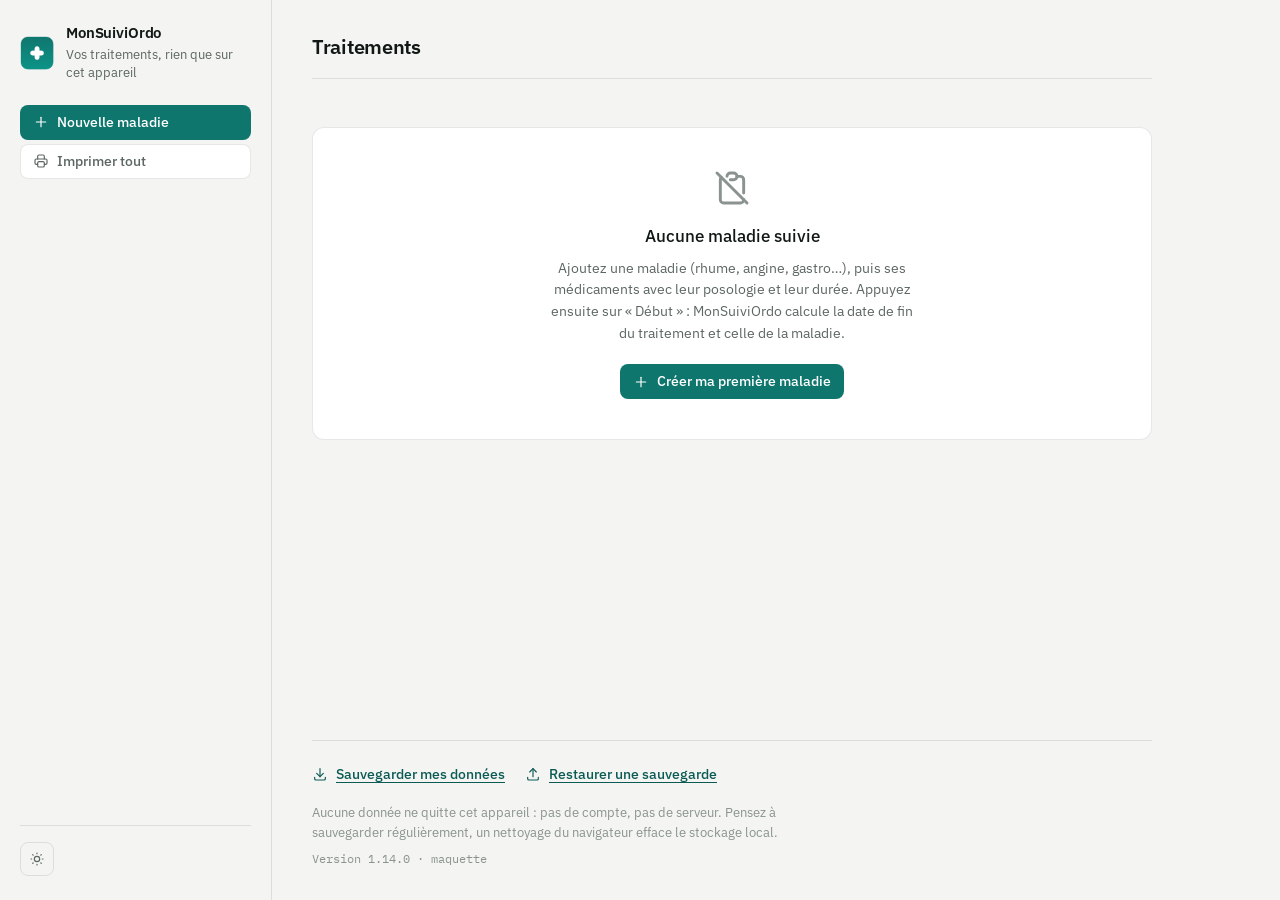
==== maquette/index.html @ c9a2528f "Maquette 1.14.0 — 2026-11-10 16:14" ====
<!doctype html>
<html lang="fr">
  <head>
    <meta charset="utf-8">
    <meta name="viewport" content="width=device-width, initial-scale=1, viewport-fit=cover">
    <title>MonSuiviOrdo — suivi de traitements</title>
    <meta name="description" content="Suivez vos ordonnances : maladies, médicaments, date de début et fin de traitement calculée automatiquement. Données stockées uniquement sur votre appareil.">
    <meta name="theme-color" content="#0f766e">
    <link rel="manifest" href="./manifest.webmanifest">
    <link rel="icon" href="./assets/icone-192.png" type="image/png">
    <link rel="apple-touch-icon" href="./assets/icone-192.png">
    <meta name="apple-mobile-web-app-capable" content="yes">
    <meta name="apple-mobile-web-app-title" content="MonSuiviOrdo">
    <!-- Apparence appliquée avant le premier rendu : pas de flash de thème. -->
    <script>
      (function () {
        var CLE = "monsuiviordo.apparence";
        var choix = "auto";
        try { choix = window.localStorage.getItem(CLE) || "auto"; } catch (e) {}
        var sombre = window.matchMedia("(prefers-color-scheme: dark)");
        function appliquer() {
          var mode = choix === "auto" ? (sombre.matches ? "sombre" : "clair") : choix;
          document.documentElement.dataset.theme = mode;
          document.documentElement.dataset.apparence = choix;
        }
        window.__apparence = { lire: function () { return choix; } };
        appliquer();
        if (sombre.addEventListener) sombre.addEventListener("change", function () { if (choix === "auto") appliquer(); });
      })();
    </script>
    <link rel="preload" href="./assets/polices/plex-sans-400.woff2" as="font" type="font/woff2" crossorigin>
    <link rel="preload" href="./assets/polices/plex-sans-500.woff2" as="font" type="font/woff2" crossorigin>
    <link rel="stylesheet" href="./assets/style.css?v=1.14.0">
  </head>
  <body>
    <svg xmlns="http://www.w3.org/2000/svg" class="sprite-icones" aria-hidden="true" focusable="false">
  <!-- Tabler Icons v3.49.0 — licence MIT — généré par outils/generer-icones.mjs. Ne pas modifier à la main. -->
  <symbol id="ico-plus" viewBox="0 0 24 24"><path d="M12 5l0 14" /> <path d="M5 12l14 0" /></symbol>
  <symbol id="ico-scanner" viewBox="0 0 24 24"><path d="M5 12h14" /> <path d="M3 7v-2a2 2 0 0 1 2 -2h2" /> <path d="M3 17v2a2 2 0 0 0 2 2h2" /> <path d="M17 3h2a2 2 0 0 1 2 2v2" /> <path d="M17 21h2a2 2 0 0 0 2 -2v-2" /></symbol>
  <symbol id="ico-imprimer" viewBox="0 0 24 24"><path d="M17 17h2a2 2 0 0 0 2 -2v-4a2 2 0 0 0 -2 -2h-14a2 2 0 0 0 -2 2v4a2 2 0 0 0 2 2h2" /> <path d="M17 9v-4a2 2 0 0 0 -2 -2h-6a2 2 0 0 0 -2 2v4" /> <path d="M7 15a2 2 0 0 1 2 -2h6a2 2 0 0 1 2 2v4a2 2 0 0 1 -2 2h-6a2 2 0 0 1 -2 -2l0 -4" /></symbol>
  <symbol id="ico-corbeille" viewBox="0 0 24 24"><path d="M4 7l16 0" /> <path d="M10 11l0 6" /> <path d="M14 11l0 6" /> <path d="M5 7l1 12a2 2 0 0 0 2 2h8a2 2 0 0 0 2 -2l1 -12" /> <path d="M9 7v-3a1 1 0 0 1 1 -1h4a1 1 0 0 1 1 1v3" /></symbol>
  <symbol id="ico-crayon" viewBox="0 0 24 24"><path d="M4 20h4l10.5 -10.5a2.828 2.828 0 1 0 -4 -4l-10.5 10.5v4" /> <path d="M13.5 6.5l4 4" /></symbol>
  <symbol id="ico-demarrer" viewBox="0 0 24 24"><path d="M7 4v16l13 -8l-13 -8" /></symbol>
  <symbol id="ico-annuler" viewBox="0 0 24 24"><path d="M9 14l-4 -4l4 -4" /> <path d="M5 10h11a4 4 0 1 1 0 8h-1" /></symbol>
  <symbol id="ico-telecharger" viewBox="0 0 24 24"><path d="M4 17v2a2 2 0 0 0 2 2h12a2 2 0 0 0 2 -2v-2" /> <path d="M7 11l5 5l5 -5" /> <path d="M12 4l0 12" /></symbol>
  <symbol id="ico-restaurer" viewBox="0 0 24 24"><path d="M4 17v2a2 2 0 0 0 2 2h12a2 2 0 0 0 2 -2v-2" /> <path d="M7 9l5 -5l5 5" /> <path d="M12 4l0 12" /></symbol>
  <symbol id="ico-installer" viewBox="0 0 24 24"><path d="M12.5 21h-4.5a2 2 0 0 1 -2 -2v-14a2 2 0 0 1 2 -2h8a2 2 0 0 1 2 2v7" /> <path d="M11 4h2" /> <path d="M12 17v.01" /> <path d="M19 16v6" /> <path d="M22 19l-3 3l-3 -3" /></symbol>
  <symbol id="ico-fermer" viewBox="0 0 24 24"><path d="M18 6l-12 12" /> <path d="M6 6l12 12" /></symbol>
  <symbol id="ico-attente" viewBox="0 0 24 24"><path d="M3 12a9 9 0 1 0 18 0a9 9 0 0 0 -18 0" /> <path d="M12 7v5l3 3" /></symbol>
  <symbol id="ico-en-cours" viewBox="0 0 24 24"><path d="M6.5 7h11" /> <path d="M6.5 17h11" /> <path d="M6 20v-2a6 6 0 1 1 12 0v2a1 1 0 0 1 -1 1h-10a1 1 0 0 1 -1 -1" /> <path d="M6 4v2a6 6 0 1 0 12 0v-2a1 1 0 0 0 -1 -1h-10a1 1 0 0 0 -1 1" /></symbol>
  <symbol id="ico-termine" viewBox="0 0 24 24"><path d="M3 12a9 9 0 1 0 18 0a9 9 0 1 0 -18 0" /> <path d="M9 12l2 2l4 -4" /></symbol>
  <symbol id="ico-succes" viewBox="0 0 24 24"><path d="M5 12l5 5l10 -10" /></symbol>
  <symbol id="ico-alerte" viewBox="0 0 24 24"><path d="M12 9v4" /> <path d="M10.363 3.591l-8.106 13.534a1.914 1.914 0 0 0 1.636 2.871h16.214a1.914 1.914 0 0 0 1.636 -2.87l-8.106 -13.536a1.914 1.914 0 0 0 -3.274 0" /> <path d="M12 16h.01" /></symbol>
  <symbol id="ico-info" viewBox="0 0 24 24"><path d="M3 12a9 9 0 1 0 18 0a9 9 0 0 0 -18 0" /> <path d="M12 9h.01" /> <path d="M11 12h1v4h1" /></symbol>
  <symbol id="ico-pilule" viewBox="0 0 24 24"><path d="M4.5 12.5l8 -8a4.94 4.94 0 0 1 7 7l-8 8a4.94 4.94 0 0 1 -7 -7" /> <path d="M8.5 8.5l7 7" /></symbol>
  <symbol id="ico-ordonnance" viewBox="0 0 24 24"><path d="M9 5h-2a2 2 0 0 0 -2 2v12a2 2 0 0 0 2 2h10a2 2 0 0 0 2 -2v-12a2 2 0 0 0 -2 -2h-2" /> <path d="M9 5a2 2 0 0 1 2 -2h2a2 2 0 0 1 2 2a2 2 0 0 1 -2 2h-2a2 2 0 0 1 -2 -2" /> <path d="M9 12l.01 0" /> <path d="M13 12l2 0" /> <path d="M9 16l.01 0" /> <path d="M13 16l2 0" /></symbol>
  <symbol id="ico-vide" viewBox="0 0 24 24"><path d="M5.575 5.597a2 2 0 0 0 -.575 1.403v12a2 2 0 0 0 2 2h10a2 2 0 0 0 2 -2m0 -4v-8a2 2 0 0 0 -2 -2h-2" /> <path d="M9 5a2 2 0 0 1 2 -2h2a2 2 0 1 1 0 4h-2" /> <path d="M3 3l18 18" /></symbol>
  <symbol id="ico-appareil-photo" viewBox="0 0 24 24"><path d="M5 7h1a2 2 0 0 0 2 -2a1 1 0 0 1 1 -1h6a1 1 0 0 1 1 1a2 2 0 0 0 2 2h1a2 2 0 0 1 2 2v9a2 2 0 0 1 -2 2h-14a2 2 0 0 1 -2 -2v-9a2 2 0 0 1 2 -2" /> <path d="M9 13a3 3 0 1 0 6 0a3 3 0 0 0 -6 0" /></symbol>
  <symbol id="ico-photo" viewBox="0 0 24 24"><path d="M15 8h.01" /> <path d="M3 6a3 3 0 0 1 3 -3h12a3 3 0 0 1 3 3v12a3 3 0 0 1 -3 3h-12a3 3 0 0 1 -3 -3v-12" /> <path d="M3 16l5 -5c.928 -.893 2.072 -.893 3 0l5 5" /> <path d="M14 14l1 -1c.928 -.893 2.072 -.893 3 0l3 3" /></symbol>
  <symbol id="ico-photo-scan" viewBox="0 0 24 24"><path d="M15 8h.01" /> <path d="M6 13l2.644 -2.644a1.21 1.21 0 0 1 1.712 0l3.644 3.644" /> <path d="M13 13l1.644 -1.644a1.21 1.21 0 0 1 1.712 0l1.644 1.644" /> <path d="M3 7v-2a2 2 0 0 1 2 -2h2" /> <path d="M3 17v2a2 2 0 0 0 2 2h2" /> <path d="M17 3h2a2 2 0 0 1 2 2v2" /> <path d="M17 21h2a2 2 0 0 0 2 -2v-2" /></symbol>
  <symbol id="ico-lampe" viewBox="0 0 24 24"><path d="M3 12h1m8 -9v1m8 8h1m-15.4 -6.4l.7 .7m12.1 -.7l-.7 .7" /> <path d="M9 16a5 5 0 1 1 6 0a3.5 3.5 0 0 0 -1 3a2 2 0 0 1 -4 0a3.5 3.5 0 0 0 -1 -3" /> <path d="M9.7 17l4.6 0" /></symbol>
  <symbol id="ico-plein-ecran" viewBox="0 0 24 24"><path d="M4 8v-2a2 2 0 0 1 2 -2h2" /> <path d="M4 16v2a2 2 0 0 0 2 2h2" /> <path d="M16 4h2a2 2 0 0 1 2 2v2" /> <path d="M16 20h2a2 2 0 0 0 2 -2v-2" /></symbol>
  <symbol id="ico-viseur" viewBox="0 0 24 24"><path d="M8 11a3 3 0 1 0 6 0a3 3 0 0 0 -6 0" /> <path d="M16 16l-2.5 -2.5" /> <path d="M3 7v-2a2 2 0 0 1 2 -2h2" /> <path d="M3 17v2a2 2 0 0 0 2 2h2" /> <path d="M17 3h2a2 2 0 0 1 2 2v2" /> <path d="M17 21h2a2 2 0 0 0 2 -2v-2" /></symbol>
  <symbol id="ico-chevron" viewBox="0 0 24 24"><path d="M6 9l6 6l6 -6" /></symbol>
  <symbol id="ico-poignee" viewBox="0 0 24 24"><path d="M8 5a1 1 0 1 0 2 0a1 1 0 1 0 -2 0" /> <path d="M8 12a1 1 0 1 0 2 0a1 1 0 1 0 -2 0" /> <path d="M8 19a1 1 0 1 0 2 0a1 1 0 1 0 -2 0" /> <path d="M14 5a1 1 0 1 0 2 0a1 1 0 1 0 -2 0" /> <path d="M14 12a1 1 0 1 0 2 0a1 1 0 1 0 -2 0" /> <path d="M14 19a1 1 0 1 0 2 0a1 1 0 1 0 -2 0" /></symbol>
  <symbol id="ico-soleil" viewBox="0 0 24 24"><path d="M8 12a4 4 0 1 0 8 0a4 4 0 1 0 -8 0" /> <path d="M3 12h1m8 -9v1m8 8h1m-9 8v1m-6.4 -15.4l.7 .7m12.1 -.7l-.7 .7m0 11.4l.7 .7m-12.1 -.7l-.7 .7" /></symbol>
  <symbol id="ico-lune" viewBox="0 0 24 24"><path d="M12 3c.132 0 .263 0 .393 0a7.5 7.5 0 0 0 7.92 12.446a9 9 0 1 1 -8.313 -12.454l0 .008" /></symbol>
</svg>


    <a class="lien-evitement" href="#contenu">Aller au contenu</a>

    <header class="entete">
      <div class="entete__marque">
        <img class="entete__logo" src="./assets/icone-192.png" alt="" width="34" height="34">
        <div>
          <h1 class="entete__titre">MonSuiviOrdo</h1>
          <p class="entete__sous-titre">Vos traitements, rien que sur cet appareil</p>
        </div>
      </div>

      <div class="entete__actions">
        <bouton-action id="bouton-nouvelle-maladie" icone="plus" variante="principal" libelle="Nouvelle maladie"></bouton-action>
        <bouton-action id="bouton-imprimer-tout" icone="imprimer" variante="discret" libelle="Imprimer tout"></bouton-action>
        <bouton-action id="bouton-installer" icone="installer" variante="discret" libelle="Installer" hidden></bouton-action>
      </div>

      <div class="entete__bas">
        <button type="button" id="bouton-apparence" class="bouton bouton--icone" aria-label="Apparence : système" title="Apparence : système">
          <icone-tabler nom="soleil" taille="16"></icone-tabler>
        </button>
      </div>

      <p class="impression-titre">Récapitulatif des traitements<span id="impression-date"></span></p>
    </header>

    <main id="contenu" class="contenu">
      <div class="contenu__entete">
        <h2 class="contenu__titre">Traitements</h2>
        <p id="resume" class="resume" aria-live="polite"></p>
      </div>

      <section id="liste" class="liste" aria-label="Maladies suivies"></section>

      <div id="vide" class="vide" hidden>
        <icone-tabler class="vide__icone" nom="vide" taille="40"></icone-tabler>
        <p class="vide__titre">Aucune maladie suivie</p>
        <p class="vide__texte">
          Ajoutez une maladie (rhume, angine, gastro…), puis ses médicaments avec leur posologie
          et leur durée. Appuyez ensuite sur « Début » : MonSuiviOrdo calcule la date de fin du
          traitement et celle de la maladie.
        </p>
        <bouton-action action="nouvelle-maladie" icone="plus" variante="principal" libelle="Créer ma première maladie"></bouton-action>
      </div>
    </main>

    <footer class="pied">
      <div class="pied__actions">
        <bouton-action id="bouton-exporter" icone="telecharger" variante="lien" libelle="Sauvegarder mes données"></bouton-action>
        <bouton-action id="bouton-importer" icone="restaurer" variante="lien" libelle="Restaurer une sauvegarde"></bouton-action>
        <input id="champ-import" type="file" accept="application/json,.json" hidden>
      </div>
      <p class="pied__note">
        Aucune donnée ne quitte cet appareil : pas de compte, pas de serveur. Pensez à sauvegarder
        régulièrement, un nettoyage du navigateur efface le stockage local.
      </p>
      <p class="pied__version" id="version-pied">Version 1.14.0<span id="mention-preprod" hidden></span></p>
    </footer>

    <dialog id="dialogue-maladie" class="dialogue" aria-labelledby="titre-dialogue-maladie">
      <form id="formulaire-maladie" class="formulaire">
        <h2 id="titre-dialogue-maladie" class="dialogue__titre">
          <icone-tabler nom="ordonnance" taille="18"></icone-tabler>
          <span class="dialogue__titre-texte">Nouvelle maladie</span>
        </h2>
        <champ-formulaire libelle="Nom de la maladie" nom="nom" type="text" requis maxlength="80"
                          placeholder="Rhume, angine, gastro…" autocomplete="off"></champ-formulaire>
        <div class="dialogue__actions">
          <bouton-action icone="fermer" variante="discret" libelle="Annuler" data-fermer></bouton-action>
          <bouton-action type="submit" icone="plus" variante="principal" libelle="Créer"></bouton-action>
        </div>
      </form>
    </dialog>

    <dialog id="dialogue-medicament" class="dialogue" aria-labelledby="titre-dialogue-medicament">
      <form id="formulaire-medicament" class="formulaire">
        <h2 id="titre-dialogue-medicament" class="dialogue__titre">
          <icone-tabler nom="pilule" taille="18"></icone-tabler>
          <span class="dialogue__titre-texte">Nouveau médicament</span>
        </h2>

        <champ-formulaire libelle="Médicament" nom="nom" type="text" requis maxlength="80"
                          placeholder="Paracétamol 1000 mg" autocomplete="off"></champ-formulaire>
        <champ-formulaire libelle="Posologie" nom="posologie" type="text" maxlength="120"
                          placeholder="2 comprimés matin et soir" autocomplete="off"></champ-formulaire>
        <div class="champ-duo">
          <champ-formulaire libelle="Durée (jours)" nom="dureeJours" type="number" min="1" max="365"
                            step="1" value="7" requis inputmode="numeric"></champ-formulaire>
          <champ-formulaire libelle="Début (facultatif)" nom="debut" type="date"></champ-formulaire>
        </div>
        <div class="dialogue__actions">
          <bouton-action icone="fermer" variante="discret" libelle="Annuler" data-fermer></bouton-action>
          <bouton-action type="submit" icone="succes" variante="principal" libelle="Enregistrer"></bouton-action>
        </div>
      </form>
    </dialog>

    <p class="impression-pied">Données saisies et conservées sur l'appareil de l'utilisateur — MonSuiviOrdo</p>

    <!-- capture="environment" : appareil photo direct. Son absence : galerie / fichiers. -->
    <input id="champ-photo-maladie" type="file" accept="image/*" capture="environment" hidden>
    <input id="champ-photo-galerie" type="file" accept="image/*" hidden>

    <dialog id="dialogue-scan" class="dialogue dialogue--scan" aria-labelledby="titre-scan">
      <div class="formulaire">
        <button type="button" class="dialogue__fermer" data-fermer aria-label="Fermer">
          <icone-tabler nom="fermer" taille="18"></icone-tabler>
        </button>
        <h2 id="titre-scan" class="dialogue__titre">
          <icone-tabler nom="appareil-photo" taille="18"></icone-tabler>
          <span class="dialogue__titre-texte">Scanner l'ordonnance</span>
        </h2>
        <p class="dialogue__message">
          Cadrez la feuille entière dans le repère, bien à plat, sans ombre sur le papier : vous
          choisirez juste après la zone à lire, en l'agrandissant.
        </p>
        <div class="scan-capture">
          <video id="flux-scan" class="scan-capture__video" autoplay playsinline muted></video>
          <div id="cadre-scan" class="scan-capture__cadre" aria-hidden="true"></div>
        </div>
        <p id="etat-scan" class="scan__etat scan__etat--fixe" aria-live="polite"></p>
        <button type="button" id="bouton-fichier-scan" class="bouton bouton--lien">
          <icone-tabler nom="photo" taille="16"></icone-tabler>
          <span class="bouton__libelle">Utiliser une photo déjà prise</span>
        </button>
        <div class="dialogue__actions dialogue__actions--multi">
          <button type="button" id="bouton-torche" class="bouton bouton--discret" aria-pressed="false" hidden>
            <icone-tabler nom="lampe" taille="16"></icone-tabler>
            <span class="bouton__libelle">Torche</span>
          </button>
          <bouton-action id="bouton-prendre" icone="appareil-photo" variante="principal"
                         libelle="Prendre la photo"></bouton-action>
        </div>
      </div>
    </dialog>

    <dialog id="dialogue-cadrage" class="dialogue dialogue--large" aria-labelledby="titre-cadrage">
      <div class="formulaire">
        <button type="button" class="dialogue__fermer" data-fermer aria-label="Fermer">
          <icone-tabler nom="fermer" taille="18"></icone-tabler>
        </button>
        <h2 id="titre-cadrage" class="dialogue__titre">
          <icone-tabler nom="viseur" taille="18"></icone-tabler>
          <span class="dialogue__titre-texte">Cadrer la zone à lire</span>
        </h2>
        <p class="dialogue__message">
          Déplacez la zone (au doigt) ou ses coins pour ne garder que les lignes utiles : moins de
          décor autour, plus de pixels par lettre, et une lecture plus fiable.
        </p>
        <div id="vue-cadrage" class="cadrage">
          <canvas id="canevas-cadrage" class="cadrage__image"></canvas>
          <span id="mesure-cadrage" class="cadrage__mesure" aria-hidden="true"></span>
          <div id="zone-cadrage" class="cadrage__zone">
            <span class="cadrage__coin" data-coin="no" aria-hidden="true"></span>
            <span class="cadrage__coin" data-coin="ne" aria-hidden="true"></span>
            <span class="cadrage__coin" data-coin="so" aria-hidden="true"></span>
            <span class="cadrage__coin" data-coin="se" aria-hidden="true"></span>
          </div>
        </div>
        <p id="etat-cadrage" class="scan__etat scan__etat--fixe" aria-live="polite"></p>
        <div class="dialogue__actions dialogue__actions--multi">
          <bouton-action id="bouton-reprendre" icone="appareil-photo" variante="discret" libelle="Reprendre"></bouton-action>
          <bouton-action id="bouton-analyser" icone="scanner" variante="principal" libelle="Lire cette zone"></bouton-action>
          <bouton-action id="bouton-cadrage-entier" icone="plein-ecran" variante="lien" libelle="Toute l'image"></bouton-action>
        </div>
      </div>
    </dialog>

    <dialog id="dialogue-analyse" class="dialogue dialogue--large" aria-labelledby="titre-analyse">
      <form id="formulaire-analyse" class="formulaire">
        <h2 id="titre-analyse" class="dialogue__titre">
          <icone-tabler nom="ordonnance" taille="18"></icone-tabler>
          <span class="dialogue__titre-texte">Médicaments détectés</span>
        </h2>
        <p class="dialogue__message">
          Relisez et corrigez chaque médicament, décochez ce qui ne doit pas être ajouté.
        </p>
        <p id="etat-analyse" class="scan__etat" aria-live="polite"></p>
        <div id="liste-analyse" class="analyse"></div>
        <details id="details-analyse" class="scan__details" hidden>
          <summary>Texte reconnu</summary>
          <pre id="texte-analyse" class="scan__texte"></pre>
        </details>
        <div class="dialogue__actions">
          <bouton-action icone="fermer" variante="discret" libelle="Annuler" data-fermer></bouton-action>
          <button type="submit" class="bouton bouton--principal" id="bouton-ajouter-analyse">
            <icone-tabler nom="plus" taille="16"></icone-tabler>
            <span class="bouton__libelle">Ajouter</span>
          </button>
        </div>
      </form>
    </dialog>

    <dialog id="dialogue-confirmation" class="dialogue" aria-labelledby="titre-confirmation">
      <form method="dialog" class="formulaire">
        <h2 id="titre-confirmation" class="dialogue__titre">
          <icone-tabler nom="alerte" taille="18"></icone-tabler>
          <span class="dialogue__titre-texte">Confirmer</span>
        </h2>
        <p id="message-confirmation" class="dialogue__message"></p>
        <div class="dialogue__actions">
          <button type="submit" value="annuler" class="bouton bouton--discret">Annuler</button>
          <button type="submit" value="confirmer" class="bouton bouton--danger-plein">Remplacer</button>
        </div>
      </form>
    </dialog>

    <div id="notifications" class="notifications" role="status" aria-live="polite"></div>

    <script type="module" src="./assets/app.js?v=1.14.0"></script>
  </body>
</html>
---- maquette/assets/style.css ----
/* MonSuiviOrdo — feuille de style unique, sans dépendance externe.
 *
 * Direction : l'ordonnance papier et l'étiquette de pharmacie. Papier clair,
 * encre noire, filets fins, chiffres alignés. La couleur ne sert qu'à l'encre
 * d'accent (vert des croix de pharmacie) : actions principales, jour en cours,
 * états. Tout le reste est du graphite légèrement teinté de vert.
 */

/* ------------------------------------------------------------------ polices */
/* Servies depuis le site : l'application fonctionne hors ligne, sans CDN. */

@font-face {
  font-family: "Plex Sans";
  src: url("./polices/plex-sans-400.woff2") format("woff2");
  font-weight: 400;
  font-style: normal;
  font-display: swap;
}
@font-face {
  font-family: "Plex Sans";
  src: url("./polices/plex-sans-500.woff2") format("woff2");
  font-weight: 500;
  font-style: normal;
  font-display: swap;
}
@font-face {
  font-family: "Plex Sans";
  src: url("./polices/plex-sans-600.woff2") format("woff2");
  font-weight: 600;
  font-style: normal;
  font-display: swap;
}
@font-face {
  font-family: "Plex Mono";
  src: url("./polices/plex-mono-400.woff2") format("woff2");
  font-weight: 400;
  font-style: normal;
  font-display: swap;
}

/* ------------------------------------------------------------------ jetons */

:root {
  color-scheme: light;

  /* graphite teinté vers le papier */
  --papier: #f4f5f3;
  --surface: #ffffff;
  --surface-2: #fafbf9;
  --surface-3: #eceeec;
  --texte: #121816;
  --texte-doux: #5c6662;
  --texte-muet: #8a938e;

  /* accent : le vert des croix de pharmacie, déjà celui de l'application */
  --accent: #0f766e;
  --accent-encre: #0b5a54;
  --accent-doux: #e7f2f0;
  --sur-accent: #ffffff;

  --ok: #0a7c53;
  --attente: #8a6512;
  --danger: #b42318;

  --filet: color-mix(in srgb, var(--texte) 10%, transparent);
  --filet-fort: color-mix(in srgb, var(--texte) 20%, transparent);

  /* bouton principal : la couleur de l'accent en clair, du papier en sombre */
  --principal-fond: var(--accent);
  --principal-texte: var(--sur-accent);

  /* échelle de 4 px */
  --e1: 4px;
  --e2: 8px;
  --e3: 12px;
  --e4: 16px;
  --e5: 20px;
  --e6: 24px;
  --e7: 32px;
  --e8: 40px;
  --e9: 48px;

  /* rayons : commandes 8, cartes 12, panneaux 16 */
  --rayon-commande: 8px;
  --rayon-carte: 12px;
  --rayon-panneau: 16px;

  /* caractères */
  --police: "Plex Sans", system-ui, -apple-system, "Segoe UI", Roboto, sans-serif;
  --police-chiffres: "Plex Mono", ui-monospace, SFMono-Regular, Menlo, monospace;

  --txs: 12px;
  --tsm: 13px;
  --tbase: 14px;
  --tmd: 15px;
  --tlg: 17px;
  --txl: 20px;
  --tnombre: 28px;

  --duree: 140ms;
  --courbe: cubic-bezier(.2, .6, .3, 1);
}

/* Thème sombre : même rampe, retournée vers la nuit. Les surfaces portent la
   profondeur, l'accent est remonté jusqu'à rester lisible. */
:root[data-theme="sombre"] {
  color-scheme: dark;

  --papier: #0e1211;
  --surface: #161a19;
  --surface-2: #1b201e;
  --surface-3: #232926;
  --texte: #e8ece9;
  --texte-doux: #9ba5a0;
  --texte-muet: #717b76;

  --accent: #3ec7b6;
  --accent-encre: #6fdccd;
  --accent-doux: #12302c;

  --ok: #5cc694;
  --attente: #d5ac57;
  --danger: #e97a68;

  --principal-fond: #e8ece9;
  --principal-texte: #0d1512;
}

/* ------------------------------------------------------------------ base */

* { box-sizing: border-box; }

html {
  -webkit-text-size-adjust: 100%;
  scroll-behavior: smooth;
}

body {
  margin: 0;
  min-height: 100dvh;
  display: grid;
  grid-template-columns: 272px minmax(0, 1fr);
  grid-template-rows: auto 1fr auto;
  grid-template-areas:
    "entete contenu"
    "entete contenu"
    "entete pied";
  max-width: 1560px;
  margin-inline: auto;
  font-family: var(--police);
  font-size: var(--tmd);
  line-height: 1.5;
  color: var(--texte);
  background: var(--papier);
  padding-bottom: env(safe-area-inset-bottom);
}

h1, h2, h3, p, ul { margin: 0; }
ul { padding: 0; list-style: none; }

::selection { background: var(--accent-doux); color: var(--texte); }

:focus-visible {
  outline: 2px solid var(--accent);
  outline-offset: 2px;
  border-radius: var(--e1);
}

.lien-evitement {
  position: absolute;
  left: -9999px;
  top: 0;
  background: var(--surface);
  color: var(--texte);
  padding: var(--e2) var(--e3);
  border-radius: var(--rayon-commande);
  z-index: 20;
}
.lien-evitement:focus { left: var(--e3); top: var(--e3); }

/* ---------------------------------------------------------- en-tête / rail */

.entete {
  grid-area: entete;
  position: sticky;
  top: 0;
  align-self: start;
  height: 100dvh;
  display: flex;
  flex-direction: column;
  gap: var(--e6);
  padding: var(--e6) var(--e5);
  border-right: 1px solid var(--filet);
}

.entete__marque {
  display: flex;
  align-items: center;
  gap: var(--e3);
  min-width: 0;
}

.entete__logo {
  flex: none;
  border-radius: var(--e2);
  width: 34px;
  height: 34px;
}

.entete__titre {
  font-size: var(--tmd);
  font-weight: 600;
  letter-spacing: -0.01em;
  line-height: 1.2;
}

.entete__sous-titre {
  margin-top: var(--e1);
  font-size: var(--tsm);
  color: var(--texte-doux);
  line-height: 1.35;
}

.entete__actions {
  display: grid;
  gap: var(--e1);
}

.entete__actions > bouton-action > .bouton,
.entete__actions > .bouton { width: 100%; justify-content: flex-start; }

.entete__bas {
  margin-top: auto;
  display: grid;
  justify-items: start;
  gap: var(--e2);
  padding-top: var(--e4);
  border-top: 1px solid var(--filet);
}

.impression-titre { display: none; }

/* ---------------------------------------------------------------- contenu */

.contenu {
  grid-area: contenu;
  padding: var(--e7) var(--e8) var(--e9);
  max-width: 920px;
  width: 100%;
}

.contenu__entete {
  display: flex;
  align-items: baseline;
  justify-content: space-between;
  flex-wrap: wrap;
  gap: var(--e2) var(--e4);
  margin-bottom: var(--e6);
  padding-bottom: var(--e4);
  border-bottom: 1px solid var(--filet);
}

.contenu__titre {
  font-size: var(--txl);
  font-weight: 600;
  letter-spacing: -0.015em;
}

.resume {
  font-size: var(--tsm);
  color: var(--texte-doux);
  font-variant-numeric: tabular-nums;
}
.resume:empty { display: none; }

.liste { display: grid; gap: var(--e3); }

/* ------------------------------------------------------- composants montés */

bouton-action,
pastille-statut,
champ-formulaire,
icone-tabler { display: contents; }
[hidden] { display: none !important; }

.sprite-icones { display: none; }

.icone {
  width: var(--taille-icone, 1em);
  height: var(--taille-icone, 1em);
  flex: none;
  fill: none;
  stroke: currentColor;
  stroke-width: 1.75;
  stroke-linecap: round;
  stroke-linejoin: round;
  pointer-events: none;
}

/* ------------------------------------------------------------ carte maladie */

.carte {
  background: var(--surface);
  border: 1px solid var(--filet);
  border-radius: var(--rayon-carte);
}

.carte__entete { display: block; }

.carte__titre-ligne { font-size: inherit; font-weight: inherit; }

.carte__bascule {
  display: flex;
  align-items: center;
  gap: var(--e2);
  width: 100%;
  padding: var(--e4) var(--e4) var(--e3);
  border: 0;
  background: none;
  color: inherit;
  font: inherit;
  text-align: left;
  cursor: pointer;
  border-radius: var(--rayon-carte) var(--rayon-carte) 0 0;
  -webkit-tap-highlight-color: transparent;
  transition: background-color var(--duree) var(--courbe);
}
.carte__bascule:hover { background: var(--surface-2); }
.carte__bascule:focus-visible { outline-offset: -2px; }

.carte__entete-texte {
  display: grid;
  gap: var(--e1);
  min-width: 0;
  flex: 1 1 auto;
}

.carte__titre {
  font-size: var(--tlg);
  font-weight: 500;
  letter-spacing: -0.01em;
  line-height: 1.3;
  overflow-wrap: anywhere;
}

.carte__sous-titre {
  font-size: var(--tsm);
  color: var(--texte-doux);
  overflow-wrap: anywhere;
}
.carte__sous-titre strong { color: var(--texte); font-weight: 500; }

/* Nombre de médicaments : une icône et un chiffre, alignés, jamais une pastille. */
.carte__compte {
  flex: none;
  display: inline-flex;
  align-items: center;
  gap: var(--e1);
  font-family: var(--police-chiffres);
  font-size: var(--tsm);
  color: var(--texte-muet);
  font-variant-numeric: tabular-nums;
}

svg.carte__poignee {
  flex: none;
  color: var(--texte-muet);
  opacity: 0.3;
  transition: opacity var(--duree) var(--courbe);
  cursor: grab;
}
.carte__bascule:hover svg.carte__poignee,
.carte--glissee svg.carte__poignee { opacity: 0.7; }

.carte--glissee {
  position: relative;
  z-index: 5;
  border-color: var(--accent);
  background: var(--surface);
  box-shadow: 0 12px 24px -14px rgba(6, 20, 18, 0.35);
  will-change: transform;
}
body.glisser-en-cours { cursor: grabbing; }
body.glisser-en-cours .carte:not(.carte--glissee) { opacity: 0.6; }

svg.carte__chevron {
  flex: none;
  display: block;
  color: var(--texte-muet);
  transform-box: fill-box;
  transform-origin: center;
  transition: transform var(--duree) var(--courbe);
}
.carte--ouverte svg.carte__chevron { transform: rotate(180deg); }

.carte__corps { padding: 0 var(--e4) var(--e4); }
.carte--repliee .carte__corps { display: none; }

/* Barre d'actions de la maladie : du texte et un trait, pas des boutons bordés. */
.carte__barre {
  display: flex;
  align-items: center;
  gap: var(--e1);
  flex-wrap: wrap;
  margin: 0 calc(var(--e2) * -1) var(--e4);
  padding-top: var(--e3);
  border-top: 1px solid var(--filet);
}

.carte__vide {
  padding: var(--e5) var(--e4);
  border-top: 1px solid var(--filet);
  font-size: var(--tbase);
  color: var(--texte-doux);
  text-align: center;
}

/* --------------------------------------------------------------- médicament */

.medicaments { display: grid; gap: var(--e2); }

.medicament {
  background: var(--surface-2);
  border: 1px solid var(--filet);
  border-radius: var(--rayon-commande);
  padding: var(--e3) var(--e3) var(--e3);
}

.medicament__tete {
  display: flex;
  align-items: flex-start;
  gap: var(--e4);
}

.medicament__infos {
  display: grid;
  gap: var(--e1);
  min-width: 0;
  flex: 1 1 auto;
}

.medicament__ligne {
  display: flex;
  align-items: center;
  gap: var(--e2);
  flex-wrap: wrap;
}

.medicament__nom {
  font-size: var(--tbase);
  font-weight: 500;
  line-height: 1.35;
  overflow-wrap: anywhere;
}

.medicament__posologie {
  font-size: var(--tbase);
  color: var(--texte-doux);
  line-height: 1.4;
  overflow-wrap: anywhere;
}

.medicament__dates {
  font-family: var(--police-chiffres);
  font-size: var(--txs);
  color: var(--texte-muet);
  font-variant-numeric: tabular-nums;
}
.medicament__plage { white-space: nowrap; }
.medicament__duree { white-space: nowrap; }

/* Compte à rebours : le chiffre qui compte, aligné à droite dans une colonne. */
.medicament__compte {
  flex: none;
  width: 76px;
  text-align: right;
  display: grid;
  gap: 0;
  font-variant-numeric: tabular-nums;
}

.compte__nombre {
  font-family: var(--police-chiffres);
  font-size: var(--tnombre);
  line-height: 1.05;
  color: var(--texte);
  letter-spacing: -0.02em;
}
.compte__unite {
  font-size: var(--txs);
  color: var(--texte-muet);
  line-height: 1.3;
}
.medicament--fini .compte__nombre { color: var(--texte-muet); }

/* Règle des jours : une graduation par jour (ou par semaine si le traitement
   est long), remplie jusqu'à aujourd'hui. C'est la signature de l'application :
   la durée d'un traitement se lit comme une bande de plaquette. */
.jours {
  position: relative;
  height: 10px;
  margin-top: var(--e3);
}
.jours::before {
  content: "";
  position: absolute;
  left: 0;
  right: 0;
  bottom: 0;
  height: 6px;
  background-image: repeating-linear-gradient(
    to right,
    var(--filet-fort) 0 1px,
    transparent 1px var(--pas)
  );
}
.jours__garni {
  position: absolute;
  left: 0;
  bottom: 0;
  width: var(--progression);
  height: 2px;
  background: var(--accent);
  border-radius: 1px;
}
.jours__cran {
  position: absolute;
  bottom: -2px;
  left: var(--progression);
  width: 1px;
  height: 10px;
  background: var(--accent);
}
.jours--termine .jours__garni,
.jours--termine .jours__cran { background: var(--texte-muet); }

.medicament__actions {
  display: flex;
  align-items: center;
  gap: var(--e1);
  flex-wrap: wrap;
  margin-top: var(--e3);
  padding-top: var(--e3);
  border-top: 1px solid var(--filet);
}

/* ------------------------------------------------------------ pastilles d'état */

.pastille {
  display: inline-flex;
  align-items: center;
  gap: var(--e2);
  font-size: var(--tsm);
  font-weight: 500;
  white-space: nowrap;
  color: var(--texte-doux);
}
.pastille__point {
  width: 6px;
  height: 6px;
  border-radius: 50%;
  background: currentColor;
  flex: none;
}
.pastille--en-cours { color: var(--ok); }
.pastille--attente { color: var(--attente); }
.pastille--termine { color: var(--texte-muet); }

/* ------------------------------------------------------------------- boutons */

.bouton {
  display: inline-flex;
  align-items: center;
  justify-content: center;
  gap: var(--e2);
  font: inherit;
  font-size: var(--tbase);
  font-weight: 500;
  line-height: 1.2;
  padding: var(--e2) var(--e3);
  min-height: 34px;
  border-radius: var(--rayon-commande);
  border: 1px solid transparent;
  background: transparent;
  color: var(--texte);
  cursor: pointer;
  transition: background-color var(--duree) var(--courbe),
              border-color var(--duree) var(--courbe),
              color var(--duree) var(--courbe);
  touch-action: manipulation;
  -webkit-tap-highlight-color: transparent;
}
.bouton__libelle { white-space: nowrap; min-width: 0; }
.bouton .icone { align-self: center; }

.bouton--principal {
  background: var(--principal-fond);
  color: var(--principal-texte);
  font-weight: 500;
}
.bouton--principal:hover { background: color-mix(in srgb, var(--principal-fond) 88%, var(--texte)); }
.bouton--principal:active { background: color-mix(in srgb, var(--principal-fond) 80%, var(--texte)); }

.bouton--discret {
  border-color: var(--filet);
  color: var(--texte-doux);
  background: var(--surface);
}
.bouton--discret:hover {
  color: var(--texte);
  border-color: var(--filet-fort);
  background: var(--surface-2);
}

/* Actions de ligne : jamais de cadre, l'icône seule suffit à les distinguer. */
.bouton--petit {
  font-size: var(--tsm);
  padding: var(--e1) var(--e2);
  min-height: 30px;
  color: var(--texte-doux);
}
.bouton--petit:hover { background: var(--surface-3); color: var(--texte); }
.bouton--petit.bouton--principal {
  background: var(--accent-doux);
  color: var(--accent-encre);
  padding-inline: var(--e3);
}
.bouton--petit.bouton--principal:hover {
  background: color-mix(in srgb, var(--accent) 18%, var(--surface-2));
}

.bouton--danger { color: var(--danger); }
.bouton--petit.bouton--danger:hover {
  background: color-mix(in srgb, var(--danger) 10%, var(--surface-2));
  color: var(--danger);
}

.bouton--arme,
.bouton--arme:hover {
  background: var(--danger);
  color: var(--surface);
}

.bouton--danger-plein {
  background: var(--danger);
  color: var(--surface);
}

.bouton--lien {
  border: 0;
  padding: var(--e1) 0;
  color: var(--accent-encre);
  font-size: var(--tbase);
  text-decoration: underline;
  text-underline-offset: 3px;
  text-decoration-thickness: 1px;
}

.bouton--actif {
  background: var(--accent-doux);
  color: var(--accent-encre);
}

.bouton--scan {
  width: 100%;
  background: var(--surface);
  border-color: var(--filet-fort);
  color: var(--texte);
}

.bouton--icone {
  padding: var(--e2);
  min-height: 34px;
  min-width: 34px;
  border-color: var(--filet);
  color: var(--texte-doux);
}
.bouton--icone:hover { color: var(--texte); border-color: var(--filet-fort); }

/* --------------------------------------------------------------- état vide */

.vide {
  margin-top: var(--e6);
  padding: var(--e8) var(--e5);
  text-align: center;
  border: 1px solid var(--filet);
  border-radius: var(--rayon-carte);
  background: var(--surface);
}
svg.vide__icone { display: block; margin: 0 auto var(--e4); color: var(--texte-muet); }
.vide__titre { font-size: var(--tlg); font-weight: 500; margin-bottom: var(--e2); }
.vide__texte {
  font-size: var(--tbase);
  color: var(--texte-doux);
  max-width: 46ch;
  margin: 0 auto var(--e5);
  line-height: 1.55;
}

/* -------------------------------------------------------------------- pied */

.pied {
  grid-area: pied;
  padding: 0 var(--e8) var(--e7);
  max-width: 920px;
  width: 100%;
}
.pied__actions {
  display: flex;
  gap: var(--e5);
  flex-wrap: wrap;
  padding-top: var(--e4);
  border-top: 1px solid var(--filet);
}
.pied__note {
  margin-top: var(--e3);
  font-size: var(--tsm);
  color: var(--texte-muet);
  max-width: 62ch;
  line-height: 1.5;
}
.pied__version {
  margin-top: var(--e2);
  font-size: var(--txs);
  color: var(--texte-muet);
  font-family: var(--police-chiffres);
}

/* ---------------------------------------------------------------- dialogues */

.dialogue {
  border: 1px solid var(--filet);
  border-radius: var(--rayon-panneau);
  padding: 0;
  width: min(480px, calc(100vw - var(--e7)));
  max-height: calc(100dvh - var(--e4));
  overflow: auto;
  overscroll-behavior: contain;
  background: var(--surface);
  color: var(--texte);
  box-shadow: 0 24px 48px -24px rgba(9, 20, 18, 0.45);
}
.dialogue::backdrop { background: rgba(9, 18, 16, 0.4); }

.formulaire {
  position: relative;
  padding: var(--e5);
  display: grid;
  gap: var(--e4);
}

.dialogue__titre {
  display: flex;
  align-items: center;
  gap: var(--e2);
  font-size: var(--tlg);
  font-weight: 500;
  letter-spacing: -0.01em;
  padding-right: var(--e7);
}
.dialogue__titre .icone { color: var(--texte-muet); }

.dialogue__fermer {
  position: absolute;
  top: var(--e2);
  right: var(--e2);
  display: inline-flex;
  align-items: center;
  justify-content: center;
  width: 34px;
  height: 34px;
  padding: 0;
  border: 1px solid transparent;
  border-radius: var(--rayon-commande);
  background: none;
  color: var(--texte-muet);
  cursor: pointer;
  touch-action: manipulation;
  transition: background-color var(--duree) var(--courbe), color var(--duree) var(--courbe);
}
.dialogue__fermer:hover { background: var(--surface-3); color: var(--texte); }

.dialogue__message {
  font-size: var(--tbase);
  color: var(--texte-doux);
  line-height: 1.55;
}

.dialogue__actions {
  display: flex;
  justify-content: flex-end;
  flex-wrap: wrap;
  gap: var(--e2);
  margin-top: var(--e1);
}
.dialogue__actions--multi { flex-wrap: wrap; }

.champ { display: grid; gap: var(--e1); }
.champ__libelle { font-size: var(--tsm); font-weight: 500; color: var(--texte-doux); }
.champ__aide { font-size: var(--txs); color: var(--texte-muet); }

.champ__saisie {
  font: inherit;
  font-size: var(--tmd);
  padding: var(--e2) var(--e3);
  min-height: 38px;
  border-radius: var(--rayon-commande);
  border: 1px solid var(--filet-fort);
  background: var(--surface);
  color: var(--texte);
  width: 100%;
  transition: border-color var(--duree) var(--courbe);
}
.champ__saisie:hover { border-color: var(--texte-muet); }
.champ__saisie:focus {
  outline: 2px solid var(--accent);
  outline-offset: 1px;
  border-color: transparent;
}

.champ-duo { display: grid; grid-template-columns: 1fr 1fr; gap: var(--e3); }

.champ__saisie--zone {
  resize: vertical;
  min-height: 2.9rem;
  line-height: 1.45;
  font-family: inherit;
}

.scan {
  display: grid;
  gap: var(--e2);
  padding: var(--e3);
  border: 1px solid var(--filet);
  border-radius: var(--rayon-commande);
  background: var(--surface-2);
}
.scan__aide { font-size: var(--txs); color: var(--texte-muet); }
.scan__etat { font-size: var(--tsm); color: var(--accent-encre); min-height: 0; }
.scan__etat:empty { display: none; }
.scan__etat.scan__etat--fixe { display: block; min-height: 1.15rem; }
.scan__details { font-size: var(--tsm); color: var(--texte-doux); }
.scan__details summary { cursor: pointer; }
.scan__texte {
  margin: var(--e2) 0 0;
  max-height: 9rem;
  overflow: auto;
  white-space: pre-wrap;
  font-family: var(--police-chiffres);
  font-size: var(--txs);
  background: var(--surface);
  border: 1px solid var(--filet);
  border-radius: var(--rayon-commande);
  padding: var(--e2);
}

/* ------------------------------------------------- capture et recadrage */

.dialogue--scan { width: min(520px, calc(100vw - var(--e7))); }
.dialogue--large { width: min(560px, calc(100vw - var(--e7))); }

.scan-capture {
  position: relative;
  overflow: hidden;
  border-radius: var(--rayon-commande);
  background: #0b141a;
  aspect-ratio: 3 / 4;
  max-height: 56vh;
  margin-inline: auto;
}
.scan-capture__video { display: block; width: 100%; height: 100%; object-fit: cover; }
.scan-capture__cadre {
  position: absolute;
  inset: 6% 5%;
  border: 2px solid rgba(255, 255, 255, 0.9);
  border-radius: var(--rayon-commande);
  box-shadow: 0 0 0 100vmax rgba(9, 20, 18, 0.55);
  pointer-events: none;
}

.cadrage {
  position: relative;
  overflow: hidden;
  margin-inline: auto;
  border-radius: var(--rayon-commande);
  background: #0b141a;
  touch-action: none;
  user-select: none;
  -webkit-user-select: none;
}
.cadrage__image { display: block; width: 100%; height: 100%; }
.cadrage__zone {
  position: absolute;
  border: 2px solid rgba(255, 255, 255, 0.95);
  border-radius: var(--e1);
  box-shadow: 0 0 0 100vmax rgba(9, 20, 18, 0.58), inset 0 0 0 1px rgba(9, 20, 18, 0.45);
  cursor: move;
  touch-action: none;
}
.cadrage__coin {
  position: absolute;
  width: 48px;
  height: 48px;
  background: transparent;
  touch-action: none;
  pointer-events: none;
  -webkit-tap-highlight-color: transparent;
}
.cadrage__coin::before {
  content: "";
  position: absolute;
  width: 22px;
  height: 22px;
  border: 3px solid var(--accent);
  box-shadow: 0 0 0 2px rgba(255, 255, 255, 0.9), 0 1px 5px rgba(9, 20, 18, 0.45);
  border-radius: var(--e2);
}
.cadrage__coin[data-coin="no"] { left: 0; top: 0; cursor: nwse-resize; }
.cadrage__coin[data-coin="no"]::before { left: -2px; top: -2px; border-right: 0; border-bottom: 0; border-radius: var(--e2) 0 0 0; }
.cadrage__coin[data-coin="ne"] { right: 0; top: 0; cursor: nesw-resize; }
.cadrage__coin[data-coin="ne"]::before { right: -2px; top: -2px; border-left: 0; border-bottom: 0; border-radius: 0 var(--e2) 0 0; }
.cadrage__coin[data-coin="so"] { left: 0; bottom: 0; cursor: nesw-resize; }
.cadrage__coin[data-coin="so"]::before { left: -2px; bottom: -2px; border-right: 0; border-top: 0; border-radius: 0 0 0 var(--e2); }
.cadrage__coin[data-coin="se"] { right: 0; bottom: 0; cursor: nwse-resize; }
.cadrage__coin[data-coin="se"]::before { right: -2px; bottom: -2px; border-left: 0; border-top: 0; border-radius: 0 0 var(--e2) 0; }

.cadrage__mesure {
  position: absolute;
  left: var(--e2);
  bottom: var(--e2);
  padding: var(--e1) var(--e2);
  border-radius: var(--rayon-commande);
  background: rgba(9, 20, 18, 0.7);
  color: #fff;
  font-size: var(--txs);
  font-family: var(--police-chiffres);
  pointer-events: none;
}

/* ----------------------------------------------- aperçu d'analyse d'ordonnance */

.analyse {
  display: grid;
  gap: var(--e2);
  max-height: 52vh;
  overflow: auto;
  padding-right: 2px;
}

.ligne-analyse {
  display: grid;
  grid-template-columns: auto 1fr;
  gap: var(--e2);
  padding: var(--e3);
  border: 1px solid var(--filet);
  border-radius: var(--rayon-commande);
  background: var(--surface-2);
}

.ligne-analyse__choix { display: flex; align-items: flex-start; padding-top: var(--e1); }
.ligne-analyse__choix input {
  width: 1.05rem;
  height: 1.05rem;
  accent-color: var(--accent);
  margin: 0;
}

.ligne-analyse__champs { display: grid; gap: var(--e2); min-width: 0; }

.ligne-analyse__pied {
  display: flex;
  align-items: flex-end;
  justify-content: space-between;
  gap: var(--e2);
  flex-wrap: wrap;
}

.ligne-analyse__duree {
  display: flex;
  align-items: center;
  gap: var(--e2);
  font-size: var(--tsm);
  color: var(--texte-doux);
}
.ligne-analyse__duree input { width: 5rem; }

.ligne-analyse__pied .bouton--petit {
  margin-left: auto;
  flex: none;
  min-height: 34px;
  padding: var(--e2) var(--e3);
  font-size: var(--tsm);
}

/* ------------------------------------------------------------ notifications */

.notifications {
  position: fixed;
  left: 50%;
  bottom: calc(var(--e4) + env(safe-area-inset-bottom));
  transform: translateX(-50%);
  display: grid;
  gap: var(--e2);
  z-index: 30;
  pointer-events: none;
  width: min(360px, calc(100vw - var(--e7)));
}
.notification {
  display: flex;
  align-items: center;
  gap: var(--e2);
  background: var(--texte);
  color: var(--papier);
  font-size: var(--tbase);
  padding: var(--e2) var(--e3);
  border-radius: var(--rayon-commande);
  animation: apparaitre var(--duree) var(--courbe);
}
.notification--alerte { background: var(--danger); color: #fff; }
.notification .icone { opacity: 0.8; }

@keyframes apparaitre {
  from { opacity: 0; transform: translateY(4px); }
}

@media (prefers-reduced-motion: reduce) {
  html { scroll-behavior: auto; }
  *, *::before, *::after {
    animation-duration: 1ms !important;
    transition-duration: 1ms !important;
  }
}

/* ------------------------------------------------------------------ impression */

@page {
  margin: 14mm 12mm 15mm;
}

@media print {
  :root {
    color-scheme: light;
    --papier: #ffffff;
    --surface: #ffffff;
    --surface-2: #ffffff;
    --surface-3: #ffffff;
    --texte: #121816;
    --texte-doux: #5c6662;
    --texte-muet: #6c7671;
    --accent: #0f766e;
    --accent-encre: #0b5a54;
    --accent-doux: #eef5f4;
    --ok: #0a7c53;
    --attente: #8a6512;
    --filet: #d9dedb;
    --filet-fort: #b9c1bd;
  }

  html,
  body {
    display: block;
    background: #fff !important;
    -webkit-print-color-adjust: exact;
    print-color-adjust: exact;
  }
  body { padding: 0; font-size: 10.5pt; color: var(--texte); max-width: none; }

  .entete {
    position: static;
    height: auto;
    display: flex;
    flex-direction: row;
    align-items: baseline;
    justify-content: space-between;
    gap: 10pt;
    padding: 0 0 6pt;
    margin-bottom: 10pt;
    border: 0;
    border-bottom: 0.8pt solid var(--accent);
  }
  .entete__marque { align-items: baseline; gap: 6pt; }
  .entete__logo { width: 18pt; height: 18pt; border-radius: 3pt; }
  .entete__titre { font-size: 14pt; color: var(--accent-encre); }
  .entete__sous-titre,
  .entete__actions,
  .entete__bas,
  .pied,
  .notifications,
  .scan,
  .resume,
  .vide,
  .carte__barre,
  .medicament__actions,
  .jours,
  .medicament__compte,
  .lien-evitement { display: none !important; }

  .contenu { padding: 0; max-width: none; }
  .contenu__entete { display: none; }
  .liste { display: block; }

  .carte__corps { display: block !important; padding: 0; }
  .carte__bascule { padding: 0; }
  .carte__entete-texte { display: flex; align-items: baseline; justify-content: space-between; gap: 10pt; }
  .carte__chevron,
  .carte__poignee,
  .carte__compte { display: none !important; }

  .pastille { display: none !important; }

  .impression-titre { display: block; font-size: 9pt; color: var(--texte-doux); margin: 0; }
  .impression-pied {
    display: block;
    margin-top: 10pt;
    padding-top: 5pt;
    border-top: 0.5pt solid var(--filet);
    font-size: 8pt;
    color: var(--texte-doux);
  }

  .carte {
    border: 0.75pt solid var(--filet);
    border-radius: 6pt;
    padding: 0;
    margin: 0 0 9pt;
    overflow: hidden;
    break-inside: avoid;
    page-break-inside: avoid;
  }
  .carte__entete {
    display: flex;
    align-items: baseline;
    justify-content: space-between;
    gap: 10pt;
    padding: 7pt 10pt;
    background: var(--accent-doux);
    border-bottom: 0.75pt solid var(--filet);
  }
  .carte__titre { font-size: 12.5pt; font-weight: 600; color: #0b3f3b; }
  .carte__sous-titre { font-size: 9pt; color: var(--accent-encre); margin: 0; }

  .medicaments { display: block; padding: 2pt 10pt 7pt; }

  .medicament {
    display: grid;
    grid-template-columns: minmax(0, 1.6fr) minmax(0, 1fr);
    column-gap: 10pt;
    row-gap: 1pt;
    border: 0;
    border-top: 0.5pt solid var(--filet);
    border-radius: 0;
    background: none;
    padding: 6pt 0;
    break-inside: avoid;
  }
  .medicament:first-child { border-top: 0; }
  .medicament__tete { display: contents; }
  .medicament__infos { display: contents; }
  .medicament__ligne { grid-column: 1; grid-row: 1; }
  .medicament__nom { font-size: 10.5pt; font-weight: 600; }
  .medicament__posologie { grid-column: 1; grid-row: 2; font-size: 9pt; color: #3c4d5a; }
  .medicament__dates {
    grid-column: 2;
    grid-row: 1 / span 2;
    align-self: center;
    text-align: right;
    font-size: 9pt;
    color: #3c4d5a;
  }

  body.impression-unique .carte:not(.carte--imprimee) { display: none !important; }
}

@media screen {
  .impression-pied { display: none; }
}

/* ----------------------------------------------------------------- téléphone */

@media (max-width: 899px) {
  body {
    display: block;
    max-width: none;
    font-size: var(--tmd);
  }

  .entete {
    position: sticky;
    top: 0;
    z-index: 10;
    height: auto;
    flex-direction: row;
    flex-wrap: wrap;
    align-items: center;
    gap: var(--e2) var(--e3);
    padding: var(--e2) var(--e3) var(--e3);
    border-right: 0;
    border-bottom: 1px solid var(--filet);
    background: var(--papier);
  }

  .entete__marque { flex: 1 1 auto; gap: var(--e2); }
  .entete__logo { width: 28px; height: 28px; }
  .entete__titre { font-size: var(--tbase); }
  .entete__sous-titre { display: none; }

  /* La barre d'actions occupe sa propre ligne, pleine largeur. */
  .entete__actions {
    order: 3;
    flex: 1 1 100%;
    display: flex;
    flex-wrap: wrap;
    align-items: center;
    gap: var(--e1);
  }
  .entete__actions > bouton-action > .bouton,
  .entete__actions > .bouton {
    width: auto;
    justify-content: center;
    font-size: var(--tsm);
    padding: var(--e2) var(--e3);
    min-height: 34px;
  }
  .entete__actions > bouton-action:first-child > .bouton { flex: 1 1 auto; }
  /* Actions secondaires de la barre : l'icône seule, libellé au lecteur d'écran. */
  .entete__actions > bouton-action:not(:first-child) > .bouton {
    padding: var(--e2);
    min-width: 34px;
  }
  .entete__actions > bouton-action:not(:first-child) > .bouton .bouton__libelle {
    position: absolute;
    width: 1px;
    height: 1px;
    overflow: hidden;
    clip-path: inset(50%);
    white-space: nowrap;
  }

  .entete__bas {
    order: 2;
    flex: none;
    margin-top: 0;
    padding-top: 0;
    border-top: 0;
  }
  .entete__bas .bouton__libelle { display: none; }

  .contenu { padding: var(--e4) var(--e3) var(--e6); max-width: none; }

  .contenu__titre { font-size: var(--tlg); }
  .contenu__entete { margin-bottom: var(--e4); padding-bottom: var(--e3); }

  .carte__bascule { padding: var(--e3) var(--e3) var(--e2); }
  .carte__corps { padding: 0 var(--e3) var(--e3); }
  .carte__titre { font-size: var(--tmd); }
  .carte__barre { margin-inline: 0; }

  /* Actions : une rangée, cases égales, icône au-dessus du libellé. */
  .carte__barre,
  .medicament__actions {
    display: grid;
    gap: var(--e1);
  }
  .carte__barre { grid-template-columns: repeat(4, minmax(0, 1fr)); }
  .medicament__actions { grid-template-columns: repeat(3, minmax(0, 1fr)); }
  .carte__barre > bouton-action > .bouton,
  .medicament__actions > bouton-action > .bouton {
    width: 100%;
    flex-direction: column;
    gap: 2px;
    padding: var(--e2) var(--e1);
    font-size: var(--txs);
    line-height: 1.15;
    min-height: 44px;
  }
  .carte__barre .bouton .icone,
  .medicament__actions .bouton .icone { width: 16px; height: 16px; }

  .medicament { padding: var(--e3); }
  .medicament__compte { width: 60px; }
  .compte__nombre { font-size: var(--txl); }
  .compte__unite { font-size: 11px; }
  .medicament__dates { font-size: 11px; }

  .pied { padding: 0 var(--e3) var(--e6); }
  .pied__actions { gap: var(--e4); }

  .dialogue { width: calc(100vw - var(--e3)); }
  .champ-duo { grid-template-columns: 1fr; gap: var(--e3); }

  .dialogue__actions {
    display: grid;
    grid-template-columns: 1fr;
    gap: var(--e2);
  }
  .dialogue__actions > .bouton,
  .dialogue__actions > bouton-action > .bouton { width: 100%; min-height: 44px; }
  .dialogue__actions--multi { grid-template-columns: repeat(2, minmax(0, 1fr)); }
  .dialogue__actions--multi .bouton--lien { grid-column: 1 / -1; }
}
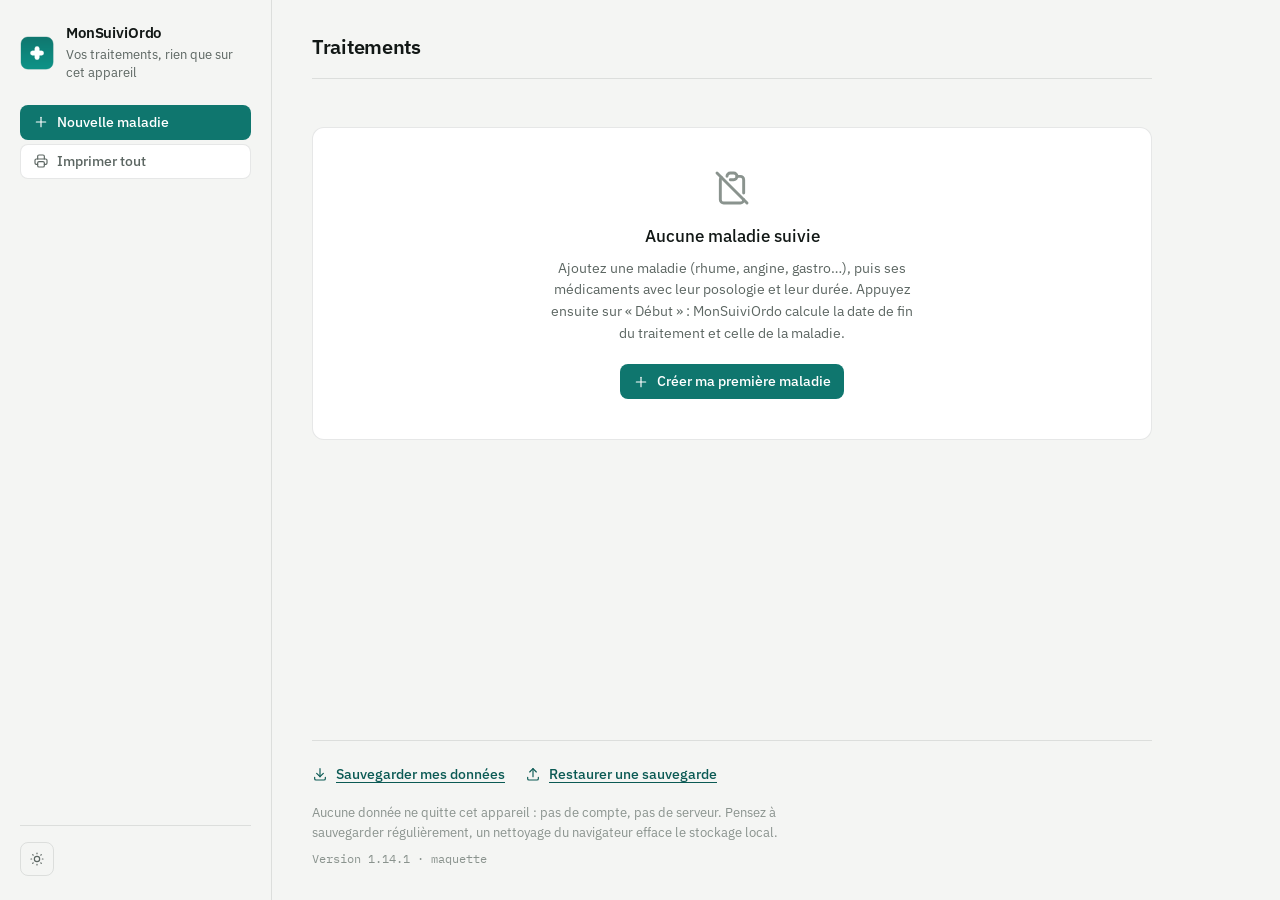
==== commit 6ad4860f: "Maquette 1.14.1 — 2026-11-10 16:29" ====
--- a/maquette/index.html
+++ b/maquette/index.html
@@ -30,7 +30,7 @@
     </script>
     <link rel="preload" href="./assets/polices/plex-sans-400.woff2" as="font" type="font/woff2" crossorigin>
     <link rel="preload" href="./assets/polices/plex-sans-500.woff2" as="font" type="font/woff2" crossorigin>
-    <link rel="stylesheet" href="./assets/style.css?v=1.14.0">
+    <link rel="stylesheet" href="./assets/style.css?v=1.14.1">
   </head>
   <body>
     <svg xmlns="http://www.w3.org/2000/svg" class="sprite-icones" aria-hidden="true" focusable="false">
@@ -124,7 +124,7 @@
         Aucune donnée ne quitte cet appareil : pas de compte, pas de serveur. Pensez à sauvegarder
         régulièrement, un nettoyage du navigateur efface le stockage local.
       </p>
-      <p class="pied__version" id="version-pied">Version 1.14.0<span id="mention-preprod" hidden></span></p>
+      <p class="pied__version" id="version-pied">Version 1.14.1<span id="mention-preprod" hidden></span></p>
     </footer>
 
     <dialog id="dialogue-maladie" class="dialogue" aria-labelledby="titre-dialogue-maladie">
@@ -277,6 +277,6 @@
 
     <div id="notifications" class="notifications" role="status" aria-live="polite"></div>
 
-    <script type="module" src="./assets/app.js?v=1.14.0"></script>
+    <script type="module" src="./assets/app.js?v=1.14.1"></script>
   </body>
 </html>
--- a/maquette/assets/style.css
+++ b/maquette/assets/style.css
@@ -493,46 +493,33 @@
 }
 .medicament--fini .compte__nombre { color: var(--texte-muet); }
 
-/* Règle des jours : une graduation par jour (ou par semaine si le traitement
-   est long), remplie jusqu'à aujourd'hui. C'est la signature de l'application :
-   la durée d'un traitement se lit comme une bande de plaquette. */
+/* Plaquette des jours : une case par jour (une par quatorzième au-delà de deux
+   semaines), les jours passés pleins, celui d'aujourd'hui teinté, les autres au
+   filet. La durée d'un traitement se lit comme une bande de plaquette. */
 .jours {
-  position: relative;
+  display: flex;
+  flex-wrap: wrap;
+  gap: var(--e1);
+  margin-top: var(--e3);
+}
+.jours__case {
+  width: 10px;
   height: 10px;
-  margin-top: var(--e3);
-}
-.jours::before {
-  content: "";
-  position: absolute;
-  left: 0;
-  right: 0;
-  bottom: 0;
-  height: 6px;
-  background-image: repeating-linear-gradient(
-    to right,
-    var(--filet-fort) 0 1px,
-    transparent 1px var(--pas)
-  );
-}
-.jours__garni {
-  position: absolute;
-  left: 0;
-  bottom: 0;
-  width: var(--progression);
-  height: 2px;
+  border: 1px solid var(--filet-fort);
+  border-radius: 2px;
+}
+.jours__case--faite {
   background: var(--accent);
-  border-radius: 1px;
-}
-.jours__cran {
-  position: absolute;
-  bottom: -2px;
-  left: var(--progression);
-  width: 1px;
-  height: 10px;
-  background: var(--accent);
-}
-.jours--termine .jours__garni,
-.jours--termine .jours__cran { background: var(--texte-muet); }
+  border-color: var(--accent);
+}
+.jours__case--encours {
+  background: color-mix(in srgb, var(--accent) 32%, transparent);
+  border-color: var(--accent);
+}
+.jours--termine .jours__case--faite {
+  background: var(--texte-muet);
+  border-color: var(--texte-muet);
+}
 
 .medicament__actions {
   display: flex;
@@ -740,7 +727,11 @@
   color: var(--texte);
   box-shadow: 0 24px 48px -24px rgba(9, 20, 18, 0.45);
 }
-.dialogue::backdrop { background: rgba(9, 18, 16, 0.4); }
+.dialogue::backdrop {
+  background: rgba(9, 18, 16, 0.5);
+  -webkit-backdrop-filter: blur(8px);
+  backdrop-filter: blur(8px);
+}
 
 .formulaire {
   position: relative;
@@ -1093,6 +1084,7 @@
   .medicament__actions,
   .jours,
   .medicament__compte,
+  .ecran-seul,
   .lien-evitement { display: none !important; }
 
   .contenu { padding: 0; max-width: none; }
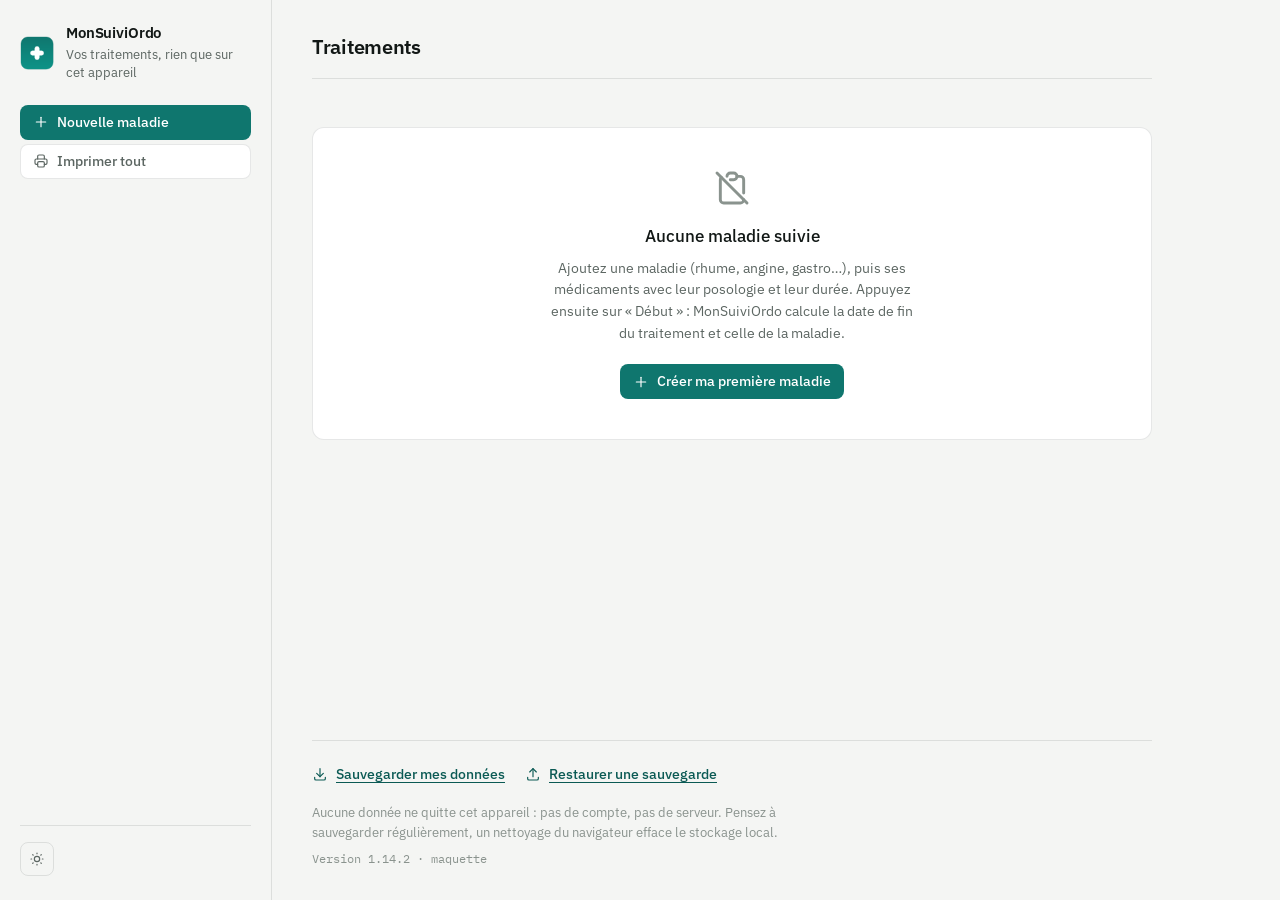
==== commit 8b9314dc: "Maquette 1.14.2 — 2026-11-10 16:35" ====
--- a/maquette/index.html
+++ b/maquette/index.html
@@ -30,7 +30,7 @@
     </script>
     <link rel="preload" href="./assets/polices/plex-sans-400.woff2" as="font" type="font/woff2" crossorigin>
     <link rel="preload" href="./assets/polices/plex-sans-500.woff2" as="font" type="font/woff2" crossorigin>
-    <link rel="stylesheet" href="./assets/style.css?v=1.14.1">
+    <link rel="stylesheet" href="./assets/style.css?v=1.14.2">
   </head>
   <body>
     <svg xmlns="http://www.w3.org/2000/svg" class="sprite-icones" aria-hidden="true" focusable="false">
@@ -124,7 +124,7 @@
         Aucune donnée ne quitte cet appareil : pas de compte, pas de serveur. Pensez à sauvegarder
         régulièrement, un nettoyage du navigateur efface le stockage local.
       </p>
-      <p class="pied__version" id="version-pied">Version 1.14.1<span id="mention-preprod" hidden></span></p>
+      <p class="pied__version" id="version-pied">Version 1.14.2<span id="mention-preprod" hidden></span></p>
     </footer>
 
     <dialog id="dialogue-maladie" class="dialogue" aria-labelledby="titre-dialogue-maladie">
@@ -277,6 +277,6 @@
 
     <div id="notifications" class="notifications" role="status" aria-live="polite"></div>
 
-    <script type="module" src="./assets/app.js?v=1.14.1"></script>
+    <script type="module" src="./assets/app.js?v=1.14.2"></script>
   </body>
 </html>
--- a/maquette/assets/style.css
+++ b/maquette/assets/style.css
@@ -498,12 +498,12 @@
    filet. La durée d'un traitement se lit comme une bande de plaquette. */
 .jours {
   display: flex;
-  flex-wrap: wrap;
   gap: var(--e1);
   margin-top: var(--e3);
 }
 .jours__case {
-  width: 10px;
+  flex: 1 1 0;
+  min-width: 0;
   height: 10px;
   border: 1px solid var(--filet-fort);
   border-radius: 2px;
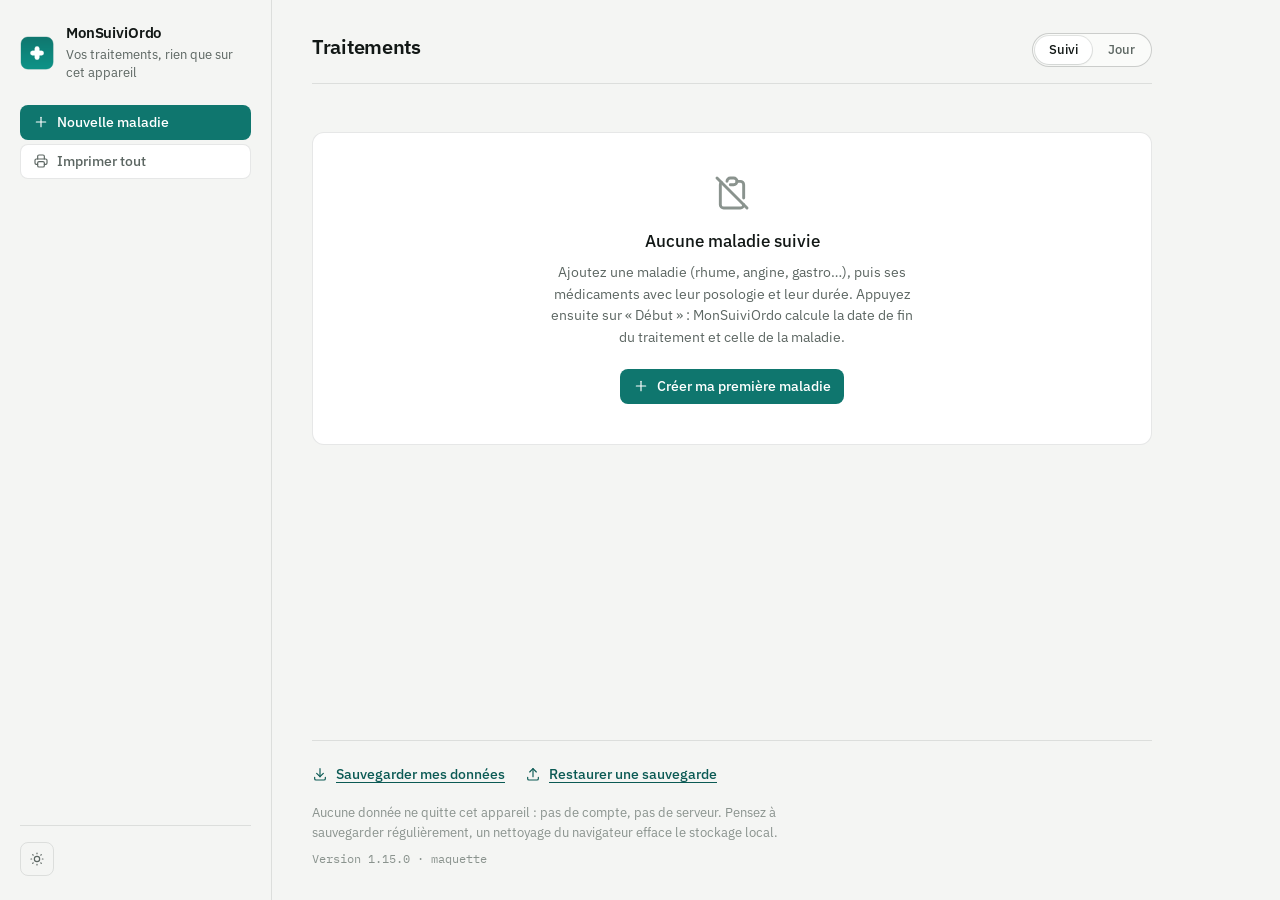
==== commit f225cc3d: "Maquette 1.15.0 — 2026-11-24 21:52" ====
--- a/maquette/index.html
+++ b/maquette/index.html
@@ -30,7 +30,7 @@
     </script>
     <link rel="preload" href="./assets/polices/plex-sans-400.woff2" as="font" type="font/woff2" crossorigin>
     <link rel="preload" href="./assets/polices/plex-sans-500.woff2" as="font" type="font/woff2" crossorigin>
-    <link rel="stylesheet" href="./assets/style.css?v=1.14.2">
+    <link rel="stylesheet" href="./assets/style.css?v=1.15.0">
   </head>
   <body>
     <svg xmlns="http://www.w3.org/2000/svg" class="sprite-icones" aria-hidden="true" focusable="false">
@@ -46,6 +46,9 @@
   <symbol id="ico-restaurer" viewBox="0 0 24 24"><path d="M4 17v2a2 2 0 0 0 2 2h12a2 2 0 0 0 2 -2v-2" /> <path d="M7 9l5 -5l5 5" /> <path d="M12 4l0 12" /></symbol>
   <symbol id="ico-installer" viewBox="0 0 24 24"><path d="M12.5 21h-4.5a2 2 0 0 1 -2 -2v-14a2 2 0 0 1 2 -2h8a2 2 0 0 1 2 2v7" /> <path d="M11 4h2" /> <path d="M12 17v.01" /> <path d="M19 16v6" /> <path d="M22 19l-3 3l-3 -3" /></symbol>
   <symbol id="ico-fermer" viewBox="0 0 24 24"><path d="M18 6l-12 12" /> <path d="M6 6l12 12" /></symbol>
+  <symbol id="ico-fleche-gauche" viewBox="0 0 24 24"><path d="M15 6l-6 6l6 6" /></symbol>
+  <symbol id="ico-fleche-droite" viewBox="0 0 24 24"><path d="M9 6l6 6l-6 6" /></symbol>
+  <symbol id="ico-calendrier" viewBox="0 0 24 24"><path d="M4 7a2 2 0 0 1 2 -2h12a2 2 0 0 1 2 2v12a2 2 0 0 1 -2 2h-12a2 2 0 0 1 -2 -2v-12" /> <path d="M16 3v4" /> <path d="M8 3v4" /> <path d="M4 11h16" /> <path d="M11 15h1" /> <path d="M12 15v3" /></symbol>
   <symbol id="ico-attente" viewBox="0 0 24 24"><path d="M3 12a9 9 0 1 0 18 0a9 9 0 0 0 -18 0" /> <path d="M12 7v5l3 3" /></symbol>
   <symbol id="ico-en-cours" viewBox="0 0 24 24"><path d="M6.5 7h11" /> <path d="M6.5 17h11" /> <path d="M6 20v-2a6 6 0 1 1 12 0v2a1 1 0 0 1 -1 1h-10a1 1 0 0 1 -1 -1" /> <path d="M6 4v2a6 6 0 1 0 12 0v-2a1 1 0 0 0 -1 -1h-10a1 1 0 0 0 -1 1" /></symbol>
   <symbol id="ico-termine" viewBox="0 0 24 24"><path d="M3 12a9 9 0 1 0 18 0a9 9 0 1 0 -18 0" /> <path d="M9 12l2 2l4 -4" /></symbol>
@@ -98,9 +101,31 @@
       <div class="contenu__entete">
         <h2 class="contenu__titre">Traitements</h2>
         <p id="resume" class="resume" aria-live="polite"></p>
+        <div class="vues" role="tablist" aria-label="Vue">
+          <button type="button" class="vues__bouton" role="tab" data-action="vue" data-vue="suivi" aria-selected="true">Suivi</button>
+          <button type="button" class="vues__bouton" role="tab" data-action="vue" data-vue="jour" aria-selected="false">Jour</button>
+        </div>
       </div>
 
       <section id="liste" class="liste" aria-label="Maladies suivies"></section>
+
+      <section id="vue-jour" class="jour" aria-label="Prises du jour" hidden>
+        <div class="jour__barre">
+          <button type="button" class="bouton bouton--discret jour__fleche" data-action="jour-precedent" aria-label="Jour précédent">
+            <icone-tabler nom="fleche-gauche" taille="18"></icone-tabler>
+          </button>
+          <div class="jour__entete">
+            <p id="jour-date" class="jour__date"></p>
+            <p id="jour-compte" class="jour__compte" aria-live="polite"></p>
+          </div>
+          <button type="button" class="bouton bouton--discret jour__fleche" data-action="jour-suivant" aria-label="Jour suivant">
+            <icone-tabler nom="fleche-droite" taille="18"></icone-tabler>
+          </button>
+          <bouton-action id="bouton-aujourdhui" icone="calendrier" variante="discret" action="jour-aujourdhui" libelle="Aujourd'hui" hidden></bouton-action>
+        </div>
+        <ol id="ruban-jours" class="ruban" aria-label="Jours"></ol>
+        <div id="jour-corps" class="jour__corps"></div>
+      </section>
 
       <div id="vide" class="vide" hidden>
         <icone-tabler class="vide__icone" nom="vide" taille="40"></icone-tabler>
@@ -124,7 +149,7 @@
         Aucune donnée ne quitte cet appareil : pas de compte, pas de serveur. Pensez à sauvegarder
         régulièrement, un nettoyage du navigateur efface le stockage local.
       </p>
-      <p class="pied__version" id="version-pied">Version 1.14.2<span id="mention-preprod" hidden></span></p>
+      <p class="pied__version" id="version-pied">Version 1.15.0<span id="mention-preprod" hidden></span></p>
     </footer>
 
     <dialog id="dialogue-maladie" class="dialogue" aria-labelledby="titre-dialogue-maladie">
@@ -277,6 +302,6 @@
 
     <div id="notifications" class="notifications" role="status" aria-live="polite"></div>
 
-    <script type="module" src="./assets/app.js?v=1.14.2"></script>
+    <script type="module" src="./assets/app.js?v=1.15.0"></script>
   </body>
 </html>
--- a/maquette/assets/style.css
+++ b/maquette/assets/style.css
@@ -305,14 +305,36 @@
   border-radius: var(--rayon-carte);
 }
 
-.carte__entete { display: block; }
+.carte__entete { position: relative; }
 
 .carte__titre-ligne { font-size: inherit; font-weight: inherit; }
+
+/* Crayon du nom : posé dans l'angle de l'en-tête, hors du flux, pour ne pas
+   rogner le titre ni pousser le chevron sur les petits écrans. */
+.bouton.carte__editer {
+  position: absolute;
+  right: var(--e2);
+  top: 50%;
+  transform: translateY(-50%);
+  min-width: 34px;
+  min-height: 34px;
+  padding: 0;
+  justify-content: center;
+}
+.bouton.carte__editer .bouton__libelle {
+  position: absolute;
+  width: 1px;
+  height: 1px;
+  overflow: hidden;
+  clip-path: inset(50%);
+  white-space: nowrap;
+}
 
 .carte__bascule {
   display: flex;
   align-items: center;
   gap: var(--e2);
+  padding-right: var(--e9);
   width: 100%;
   padding: var(--e4) var(--e4) var(--e3);
   border: 0;
@@ -395,6 +417,9 @@
 
 .carte__corps { padding: 0 var(--e4) var(--e4); }
 .carte--repliee .carte__corps { display: none; }
+/* Repliée, la bascule occupe toute la carte : ses coins bas doivent suivre
+   l'arrondi, sinon le fond de survol (ou d'appui) déborde en angle droit. */
+.carte--repliee .carte__bascule { border-radius: var(--rayon-carte); }
 
 /* Barre d'actions de la maladie : du texte et un trait, pas des boutons bordés. */
 .carte__barre {
@@ -1014,6 +1039,156 @@
   from { opacity: 0; transform: translateY(4px); }
 }
 
+/* ------------------------------------------------------ vues et vue du jour */
+
+.vues {
+  display: inline-flex;
+  gap: 2px;
+  padding: 2px;
+  margin-left: auto;
+  border: 1px solid var(--filet-fort);
+  border-radius: 999px;
+  background: var(--surface-2);
+}
+
+.vues__bouton {
+  appearance: none;
+  border: 0;
+  padding: 4px 14px;
+  border-radius: 999px;
+  background: transparent;
+  color: var(--texte-doux);
+  font: inherit;
+  font-size: var(--tsm);
+  font-weight: 500;
+  cursor: pointer;
+}
+.vues__bouton:hover { color: var(--texte); }
+.vues__bouton[aria-selected="true"] {
+  background: var(--surface);
+  color: var(--texte);
+  box-shadow: 0 0 0 1px var(--filet), 0 1px 2px color-mix(in srgb, var(--texte) 8%, transparent);
+}
+
+.jour { display: grid; gap: var(--e5); }
+
+.jour__barre { display: flex; align-items: center; gap: var(--e2); }
+.jour__entete { flex: 1 1 auto; min-width: 0; display: grid; gap: 1px; }
+.jour__date { font-size: var(--tlg); font-weight: 500; letter-spacing: -0.01em; }
+.jour__compte { font-size: var(--tsm); color: var(--texte-doux); font-variant-numeric: tabular-nums; }
+.jour__fleche { flex: none; width: 34px; height: 34px; padding: 0; justify-content: center; }
+
+/* Ruban des jours : une case par jour, la jauge dit ce qui reste à cocher. */
+.ruban { display: grid; grid-template-columns: repeat(7, minmax(0, 1fr)); gap: var(--e1); }
+.ruban > li { display: flex; }
+
+.ruban__jour {
+  flex: 1 1 auto;
+  display: grid;
+  justify-items: center;
+  gap: 2px;
+  padding: var(--e2) 0;
+  border: 1px solid var(--filet);
+  border-radius: var(--rayon-commande);
+  background: var(--surface);
+  color: var(--texte);
+  font: inherit;
+  cursor: pointer;
+}
+.ruban__jour:hover { background: var(--surface-2); border-color: var(--filet-fort); }
+.ruban__lettre { font-size: 11px; letter-spacing: 0.08em; text-transform: uppercase; color: var(--texte-doux); }
+.ruban__nombre { font-family: var(--police-chiffres); font-size: var(--tmd); line-height: 1.1; }
+.ruban__jour[aria-current="date"] .ruban__lettre { color: var(--accent-encre); font-weight: 500; }
+.ruban__jour--choisi { border-color: var(--accent); background: var(--accent-doux); }
+.ruban__jauge { width: 18px; height: 3px; border-radius: 2px; background: var(--surface-3); overflow: hidden; }
+.ruban__jauge-part { display: block; height: 100%; border-radius: 2px; background: var(--accent); }
+.ruban__jauge--vide { background: transparent; box-shadow: inset 0 0 0 1px var(--filet); }
+
+/* Bande horaire : le fil vertical porte les prises du moment. */
+.jour__corps { display: grid; gap: var(--e5); }
+
+.jour__vide {
+  padding: var(--e6) var(--e4);
+  border: 1px dashed var(--filet-fort);
+  border-radius: var(--rayon-carte);
+  background: var(--surface-2);
+  color: var(--texte-doux);
+  font-size: var(--tsm);
+  text-align: center;
+}
+
+.bande { display: grid; grid-template-columns: 76px minmax(0, 1fr); column-gap: var(--e4); align-items: start; }
+.bande__moment {
+  display: grid;
+  gap: 1px;
+  padding-top: var(--e2);
+  font-size: var(--tsm);
+  font-weight: 500;
+  letter-spacing: 0.06em;
+  text-transform: uppercase;
+  color: var(--texte-doux);
+  text-align: right;
+  line-height: 1.25;
+}
+.bande__compte { font-family: var(--police-chiffres); font-size: var(--txs); letter-spacing: 0; color: var(--texte-doux); }
+
+.bande__prises {
+  display: grid;
+  gap: var(--e2);
+  padding-left: var(--e4);
+  border-left: 1px solid var(--filet);
+}
+.bande__prises > li { position: relative; }
+.bande__prises > li::before {
+  content: "";
+  position: absolute;
+  left: calc(-1 * var(--e4) - 4px);
+  top: 50%;
+  transform: translateY(-50%);
+  width: 7px;
+  height: 7px;
+  border-radius: 50%;
+  background: var(--surface);
+  box-shadow: inset 0 0 0 1px var(--filet-fort);
+}
+.bande__prises > li:has(.prise--prise)::before { background: var(--accent); box-shadow: none; }
+
+.prise {
+  width: 100%;
+  display: grid;
+  grid-template-columns: auto minmax(0, 1fr);
+  align-items: center;
+  gap: var(--e3);
+  padding: var(--e2) var(--e3);
+  border: 1px solid var(--filet);
+  border-radius: var(--rayon-commande);
+  background: var(--surface);
+  color: var(--texte);
+  font: inherit;
+  text-align: left;
+  cursor: pointer;
+}
+.prise:hover { background: var(--surface-2); }
+.prise__coche {
+  width: 26px;
+  height: 26px;
+  display: grid;
+  place-items: center;
+  border: 1px solid var(--filet-fort);
+  border-radius: 8px;
+  background: var(--surface-2);
+  color: transparent;
+}
+.prise--prise .prise__coche { background: var(--accent); border-color: var(--accent); color: var(--sur-accent); }
+.prise__texte { display: grid; gap: 1px; min-width: 0; }
+.prise__nom { font-size: var(--tmd); font-weight: 500; overflow-wrap: anywhere; }
+.prise--prise .prise__nom { color: var(--texte-doux); }
+.prise__details { display: flex; flex-wrap: wrap; gap: 0 var(--e2); font-size: var(--tsm); color: var(--texte-doux); }
+.prise__maladie { display: inline-flex; align-items: center; gap: 5px; }
+.prise__maladie::before { content: ""; width: 5px; height: 5px; border-radius: 50%; background: var(--accent); }
+.prise--prise .prise__maladie::before { background: var(--texte-muet); }
+.prise__posologie { color: var(--texte-doux); }
+
 @media (prefers-reduced-motion: reduce) {
   html { scroll-behavior: auto; }
   *, *::before, *::after {
@@ -1029,7 +1204,11 @@
 }
 
 @media print {
-  :root {
+  /* Le papier reste clair même quand l'écran est en thème sombre : le sélecteur
+     porte la même spécificité que :root[data-theme="sombre"] et vient après lui. */
+  :root,
+  :root[data-theme="clair"],
+  :root[data-theme="sombre"] {
     color-scheme: light;
     --papier: #ffffff;
     --surface: #ffffff;
@@ -1041,6 +1220,8 @@
     --accent: #0f766e;
     --accent-encre: #0b5a54;
     --accent-doux: #eef5f4;
+    --principal-fond: #0f766e;
+    --principal-texte: #ffffff;
     --ok: #0a7c53;
     --attente: #8a6512;
     --filet: #d9dedb;
@@ -1080,7 +1261,10 @@
   .scan,
   .resume,
   .vide,
+  .vues,
+  .jour,
   .carte__barre,
+  .carte__editer,
   .medicament__actions,
   .jours,
   .medicament__compte,
@@ -1090,6 +1274,8 @@
   .contenu { padding: 0; max-width: none; }
   .contenu__entete { display: none; }
   .liste { display: block; }
+  /* La vue du jour masque la liste, mais « Imprimer tout » imprime le suivi. */
+  .liste[hidden] { display: block !important; }
 
   .carte__corps { display: block !important; padding: 0; }
   .carte__bascule { padding: 0; }
@@ -1242,7 +1428,7 @@
   .contenu__titre { font-size: var(--tlg); }
   .contenu__entete { margin-bottom: var(--e4); padding-bottom: var(--e3); }
 
-  .carte__bascule { padding: var(--e3) var(--e3) var(--e2); }
+  .carte__bascule { padding: var(--e3) var(--e3) var(--e2); padding-right: var(--e9); }
   .carte__corps { padding: 0 var(--e3) var(--e3); }
   .carte__titre { font-size: var(--tmd); }
   .carte__barre { margin-inline: 0; }
@@ -1277,6 +1463,17 @@
   .pied { padding: 0 var(--e3) var(--e6); }
   .pied__actions { gap: var(--e4); }
 
+  .vues { margin-left: 0; }
+  .jour__fleche { width: 44px; height: 44px; }
+  .bouton.carte__editer { min-width: 44px; min-height: 44px; }
+  .ruban { gap: 3px; }
+  .ruban__jour { padding: var(--e1) 0; }
+  .ruban__nombre { font-size: var(--tbase); }
+  .bande { grid-template-columns: 52px minmax(0, 1fr); column-gap: var(--e3); }
+  .bande__moment { font-size: 11px; letter-spacing: 0.04em; }
+  .bande__prises { padding-left: var(--e3); }
+  .bande__prises > li::before { left: calc(-1 * var(--e3) - 4px); }
+
   .dialogue { width: calc(100vw - var(--e3)); }
   .champ-duo { grid-template-columns: 1fr; gap: var(--e3); }
 
@@ -1290,3 +1487,20 @@
   .dialogue__actions--multi { grid-template-columns: repeat(2, minmax(0, 1fr)); }
   .dialogue__actions--multi .bouton--lien { grid-column: 1 / -1; }
 }
+
+/* ----------------------------------------------------------------- petit écran */
+
+@media (max-width: 599px) {
+  /* Barre du jour : les flèches et le retour à aujourd'hui gardent leur place,
+     seul le libellé du bouton s'efface au profit de l'icône. */
+  .jour__barre > bouton-action > .bouton .bouton__libelle {
+    position: absolute;
+    width: 1px;
+    height: 1px;
+    overflow: hidden;
+    clip-path: inset(50%);
+    white-space: nowrap;
+  }
+  .jour__barre > bouton-action > .bouton { padding: var(--e2); min-width: 44px; min-height: 44px; }
+  .jour__date { font-size: var(--tbase); }
+}
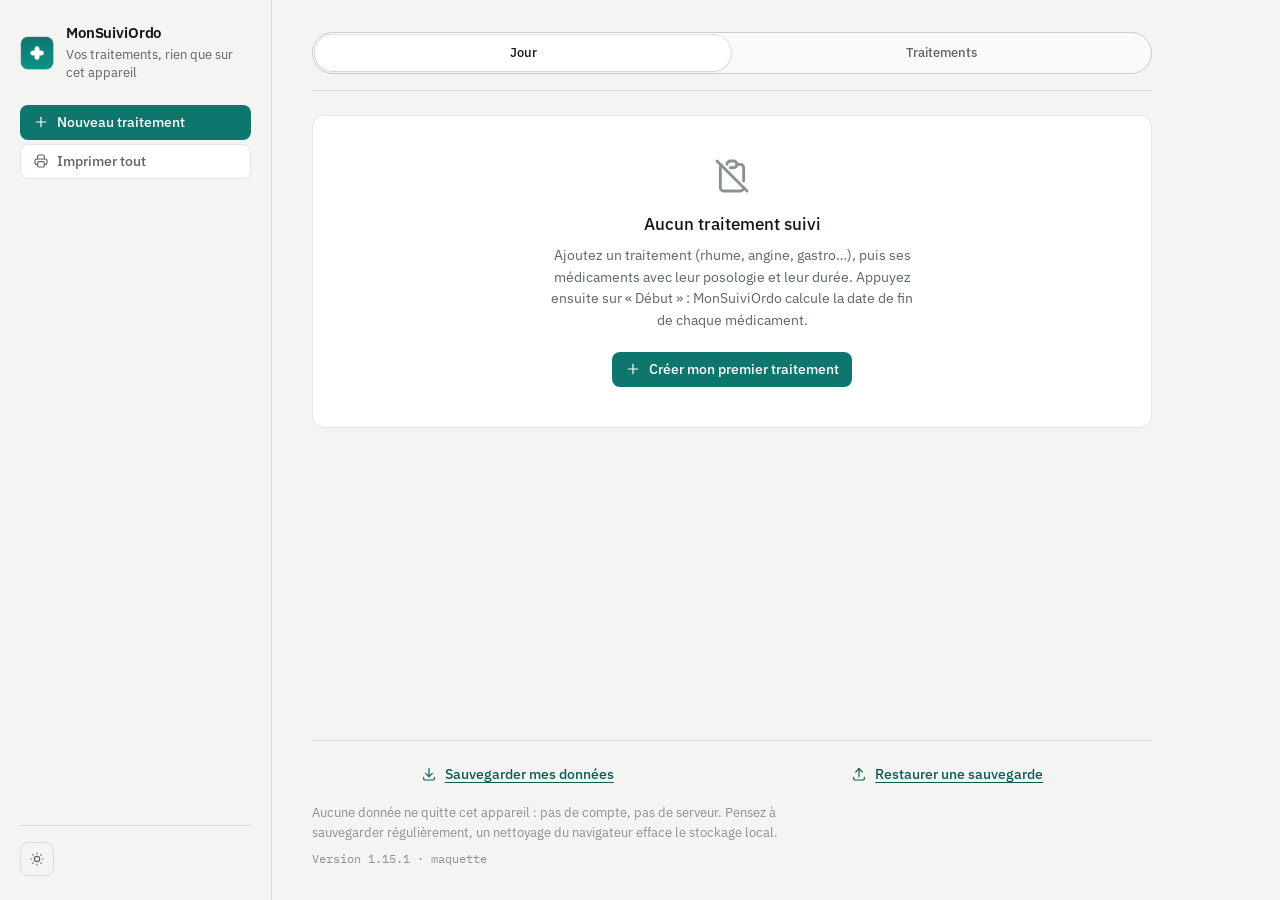
==== commit c3120179: "Maquette 1.15.1 — 2026-11-24 22:07" ====
--- a/maquette/index.html
+++ b/maquette/index.html
@@ -30,7 +30,7 @@
     </script>
     <link rel="preload" href="./assets/polices/plex-sans-400.woff2" as="font" type="font/woff2" crossorigin>
     <link rel="preload" href="./assets/polices/plex-sans-500.woff2" as="font" type="font/woff2" crossorigin>
-    <link rel="stylesheet" href="./assets/style.css?v=1.15.0">
+    <link rel="stylesheet" href="./assets/style.css?v=1.15.1">
   </head>
   <body>
     <svg xmlns="http://www.w3.org/2000/svg" class="sprite-icones" aria-hidden="true" focusable="false">
@@ -83,7 +83,7 @@
       </div>
 
       <div class="entete__actions">
-        <bouton-action id="bouton-nouvelle-maladie" icone="plus" variante="principal" libelle="Nouvelle maladie"></bouton-action>
+        <bouton-action id="bouton-nouvelle-maladie" icone="plus" variante="principal" libelle="Nouveau traitement"></bouton-action>
         <bouton-action id="bouton-imprimer-tout" icone="imprimer" variante="discret" libelle="Imprimer tout"></bouton-action>
         <bouton-action id="bouton-installer" icone="installer" variante="discret" libelle="Installer" hidden></bouton-action>
       </div>
@@ -99,15 +99,14 @@
 
     <main id="contenu" class="contenu">
       <div class="contenu__entete">
-        <h2 class="contenu__titre">Traitements</h2>
+        <div class="vues" role="tablist" aria-label="Vue">
+          <button type="button" class="vues__bouton" role="tab" data-action="vue" data-vue="jour" aria-selected="true">Jour</button>
+          <button type="button" class="vues__bouton" role="tab" data-action="vue" data-vue="suivi" aria-selected="false">Traitements</button>
+        </div>
         <p id="resume" class="resume" aria-live="polite"></p>
-        <div class="vues" role="tablist" aria-label="Vue">
-          <button type="button" class="vues__bouton" role="tab" data-action="vue" data-vue="suivi" aria-selected="true">Suivi</button>
-          <button type="button" class="vues__bouton" role="tab" data-action="vue" data-vue="jour" aria-selected="false">Jour</button>
-        </div>
-      </div>
-
-      <section id="liste" class="liste" aria-label="Maladies suivies"></section>
+      </div>
+
+      <section id="liste" class="liste" aria-label="Traitements suivis" hidden></section>
 
       <section id="vue-jour" class="jour" aria-label="Prises du jour" hidden>
         <div class="jour__barre">
@@ -129,13 +128,13 @@
 
       <div id="vide" class="vide" hidden>
         <icone-tabler class="vide__icone" nom="vide" taille="40"></icone-tabler>
-        <p class="vide__titre">Aucune maladie suivie</p>
+        <p class="vide__titre">Aucun traitement suivi</p>
         <p class="vide__texte">
-          Ajoutez une maladie (rhume, angine, gastro…), puis ses médicaments avec leur posologie
-          et leur durée. Appuyez ensuite sur « Début » : MonSuiviOrdo calcule la date de fin du
-          traitement et celle de la maladie.
+          Ajoutez un traitement (rhume, angine, gastro…), puis ses médicaments avec leur posologie
+          et leur durée. Appuyez ensuite sur « Début » : MonSuiviOrdo calcule la date de fin de
+          chaque médicament.
         </p>
-        <bouton-action action="nouvelle-maladie" icone="plus" variante="principal" libelle="Créer ma première maladie"></bouton-action>
+        <bouton-action action="nouvelle-maladie" icone="plus" variante="principal" libelle="Créer mon premier traitement"></bouton-action>
       </div>
     </main>
 
@@ -149,16 +148,16 @@
         Aucune donnée ne quitte cet appareil : pas de compte, pas de serveur. Pensez à sauvegarder
         régulièrement, un nettoyage du navigateur efface le stockage local.
       </p>
-      <p class="pied__version" id="version-pied">Version 1.15.0<span id="mention-preprod" hidden></span></p>
+      <p class="pied__version" id="version-pied">Version 1.15.1<span id="mention-preprod" hidden></span></p>
     </footer>
 
     <dialog id="dialogue-maladie" class="dialogue" aria-labelledby="titre-dialogue-maladie">
       <form id="formulaire-maladie" class="formulaire">
         <h2 id="titre-dialogue-maladie" class="dialogue__titre">
           <icone-tabler nom="ordonnance" taille="18"></icone-tabler>
-          <span class="dialogue__titre-texte">Nouvelle maladie</span>
-        </h2>
-        <champ-formulaire libelle="Nom de la maladie" nom="nom" type="text" requis maxlength="80"
+          <span class="dialogue__titre-texte">Nouveau traitement</span>
+        </h2>
+        <champ-formulaire libelle="Nom du traitement" nom="nom" type="text" requis maxlength="80"
                           placeholder="Rhume, angine, gastro…" autocomplete="off"></champ-formulaire>
         <div class="dialogue__actions">
           <bouton-action icone="fermer" variante="discret" libelle="Annuler" data-fermer></bouton-action>
@@ -302,6 +301,6 @@
 
     <div id="notifications" class="notifications" role="status" aria-live="polite"></div>
 
-    <script type="module" src="./assets/app.js?v=1.15.0"></script>
+    <script type="module" src="./assets/app.js?v=1.15.1"></script>
   </body>
 </html>
--- a/maquette/assets/style.css
+++ b/maquette/assets/style.css
@@ -250,20 +250,11 @@
 }
 
 .contenu__entete {
-  display: flex;
-  align-items: baseline;
-  justify-content: space-between;
-  flex-wrap: wrap;
-  gap: var(--e2) var(--e4);
-  margin-bottom: var(--e6);
+  display: grid;
+  gap: var(--e2);
+  margin-bottom: var(--e5);
   padding-bottom: var(--e4);
   border-bottom: 1px solid var(--filet);
-}
-
-.contenu__titre {
-  font-size: var(--txl);
-  font-weight: 600;
-  letter-spacing: -0.015em;
 }
 
 .resume {
@@ -719,11 +710,13 @@
 }
 .pied__actions {
   display: flex;
-  gap: var(--e5);
   flex-wrap: wrap;
+  gap: var(--e2) var(--e5);
   padding-top: var(--e4);
   border-top: 1px solid var(--filet);
 }
+/* Même ligne tant que la place le permet ; sinon chaque bouton prend la largeur. */
+.pied__actions > bouton-action > .bouton { flex: 1 1 auto; }
 .pied__note {
   margin-top: var(--e3);
   font-size: var(--tsm);
@@ -1042,10 +1035,11 @@
 /* ------------------------------------------------------ vues et vue du jour */
 
 .vues {
-  display: inline-flex;
+  display: grid;
+  grid-template-columns: 1fr 1fr;
   gap: 2px;
+  width: 100%;
   padding: 2px;
-  margin-left: auto;
   border: 1px solid var(--filet-fort);
   border-radius: 999px;
   background: var(--surface-2);
@@ -1054,7 +1048,7 @@
 .vues__bouton {
   appearance: none;
   border: 0;
-  padding: 4px 14px;
+  padding: var(--e2) var(--e3);
   border-radius: 999px;
   background: transparent;
   color: var(--texte-doux);
@@ -1073,7 +1067,7 @@
 .jour { display: grid; gap: var(--e5); }
 
 .jour__barre { display: flex; align-items: center; gap: var(--e2); }
-.jour__entete { flex: 1 1 auto; min-width: 0; display: grid; gap: 1px; }
+.jour__entete { flex: 1 1 auto; min-width: 0; display: grid; justify-items: center; gap: 1px; text-align: center; }
 .jour__date { font-size: var(--tlg); font-weight: 500; letter-spacing: -0.01em; }
 .jour__compte { font-size: var(--tsm); color: var(--texte-doux); font-variant-numeric: tabular-nums; }
 .jour__fleche { flex: none; width: 34px; height: 34px; padding: 0; justify-content: center; }
@@ -1425,7 +1419,6 @@
 
   .contenu { padding: var(--e4) var(--e3) var(--e6); max-width: none; }
 
-  .contenu__titre { font-size: var(--tlg); }
   .contenu__entete { margin-bottom: var(--e4); padding-bottom: var(--e3); }
 
   .carte__bascule { padding: var(--e3) var(--e3) var(--e2); padding-right: var(--e9); }
@@ -1463,7 +1456,6 @@
   .pied { padding: 0 var(--e3) var(--e6); }
   .pied__actions { gap: var(--e4); }
 
-  .vues { margin-left: 0; }
   .jour__fleche { width: 44px; height: 44px; }
   .bouton.carte__editer { min-width: 44px; min-height: 44px; }
   .ruban { gap: 3px; }
@@ -1503,4 +1495,5 @@
   }
   .jour__barre > bouton-action > .bouton { padding: var(--e2); min-width: 44px; min-height: 44px; }
   .jour__date { font-size: var(--tbase); }
-}
+  .pied__actions { flex-direction: column; gap: var(--e2); }
+}
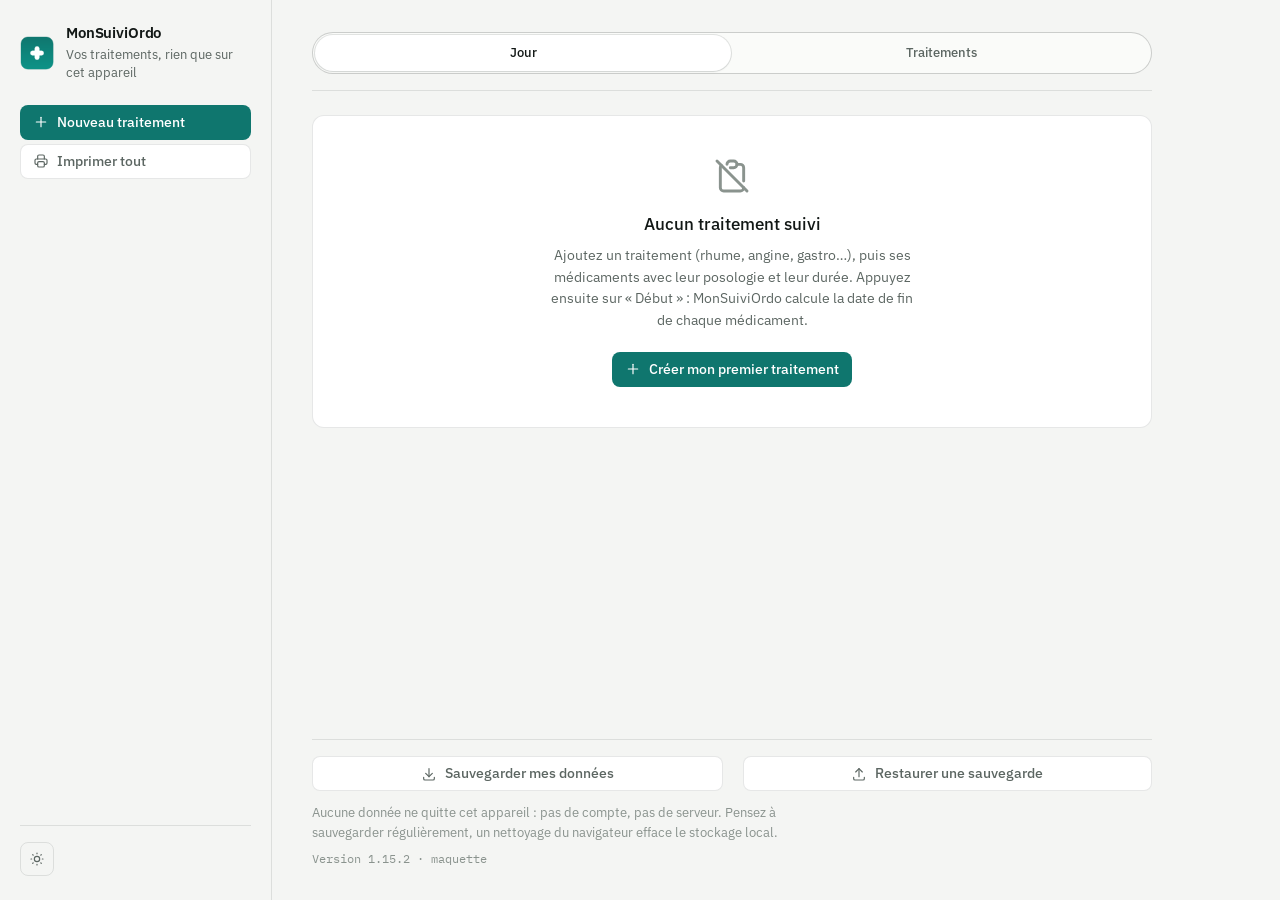
==== commit ea97bde9: "Maquette 1.15.2 — 2026-11-24 22:19" ====
--- a/maquette/index.html
+++ b/maquette/index.html
@@ -30,7 +30,7 @@
     </script>
     <link rel="preload" href="./assets/polices/plex-sans-400.woff2" as="font" type="font/woff2" crossorigin>
     <link rel="preload" href="./assets/polices/plex-sans-500.woff2" as="font" type="font/woff2" crossorigin>
-    <link rel="stylesheet" href="./assets/style.css?v=1.15.1">
+    <link rel="stylesheet" href="./assets/style.css?v=1.15.2">
   </head>
   <body>
     <svg xmlns="http://www.w3.org/2000/svg" class="sprite-icones" aria-hidden="true" focusable="false">
@@ -108,6 +108,8 @@
 
       <section id="liste" class="liste" aria-label="Traitements suivis" hidden></section>
 
+      <section id="termines" class="groupe" aria-label="Traitements terminés" hidden></section>
+
       <section id="vue-jour" class="jour" aria-label="Prises du jour" hidden>
         <div class="jour__barre">
           <button type="button" class="bouton bouton--discret jour__fleche" data-action="jour-precedent" aria-label="Jour précédent">
@@ -140,15 +142,15 @@
 
     <footer class="pied">
       <div class="pied__actions">
-        <bouton-action id="bouton-exporter" icone="telecharger" variante="lien" libelle="Sauvegarder mes données"></bouton-action>
-        <bouton-action id="bouton-importer" icone="restaurer" variante="lien" libelle="Restaurer une sauvegarde"></bouton-action>
+        <bouton-action id="bouton-exporter" icone="telecharger" variante="discret" libelle="Sauvegarder mes données"></bouton-action>
+        <bouton-action id="bouton-importer" icone="restaurer" variante="discret" libelle="Restaurer une sauvegarde"></bouton-action>
         <input id="champ-import" type="file" accept="application/json,.json" hidden>
       </div>
       <p class="pied__note">
         Aucune donnée ne quitte cet appareil : pas de compte, pas de serveur. Pensez à sauvegarder
         régulièrement, un nettoyage du navigateur efface le stockage local.
       </p>
-      <p class="pied__version" id="version-pied">Version 1.15.1<span id="mention-preprod" hidden></span></p>
+      <p class="pied__version" id="version-pied">Version 1.15.2<span id="mention-preprod" hidden></span></p>
     </footer>
 
     <dialog id="dialogue-maladie" class="dialogue" aria-labelledby="titre-dialogue-maladie">
@@ -301,6 +303,6 @@
 
     <div id="notifications" class="notifications" role="status" aria-live="polite"></div>
 
-    <script type="module" src="./assets/app.js?v=1.15.1"></script>
+    <script type="module" src="./assets/app.js?v=1.15.2"></script>
   </body>
 </html>
--- a/maquette/assets/style.css
+++ b/maquette/assets/style.css
@@ -265,6 +265,27 @@
 .resume:empty { display: none; }
 
 .liste { display: grid; gap: var(--e3); }
+
+/* Groupe « Terminés » : les traitements finis, à part des traitements en cours. */
+.groupe { display: grid; gap: var(--e3); margin-top: var(--e4); }
+
+.groupe__titre {
+  display: flex;
+  align-items: center;
+  gap: var(--e2);
+  font-size: var(--txs);
+  font-weight: 500;
+  letter-spacing: 0.08em;
+  text-transform: uppercase;
+  color: var(--texte-doux);
+}
+.groupe__titre::after {
+  content: "";
+  flex: 1 1 auto;
+  height: 1px;
+  background: var(--filet);
+}
+.groupe__compte { color: var(--texte-muet); font-variant-numeric: tabular-nums; }
 
 /* ------------------------------------------------------- composants montés */
 
@@ -1270,6 +1291,7 @@
   .liste { display: block; }
   /* La vue du jour masque la liste, mais « Imprimer tout » imprime le suivi. */
   .liste[hidden] { display: block !important; }
+  #termines[hidden]:not(:empty) { display: block !important; }
 
   .carte__corps { display: block !important; padding: 0; }
   .carte__bascule { padding: 0; }
@@ -1341,6 +1363,7 @@
   }
 
   body.impression-unique .carte:not(.carte--imprimee) { display: none !important; }
+  body.impression-unique .groupe__titre { display: none !important; }
 }
 
 @media screen {
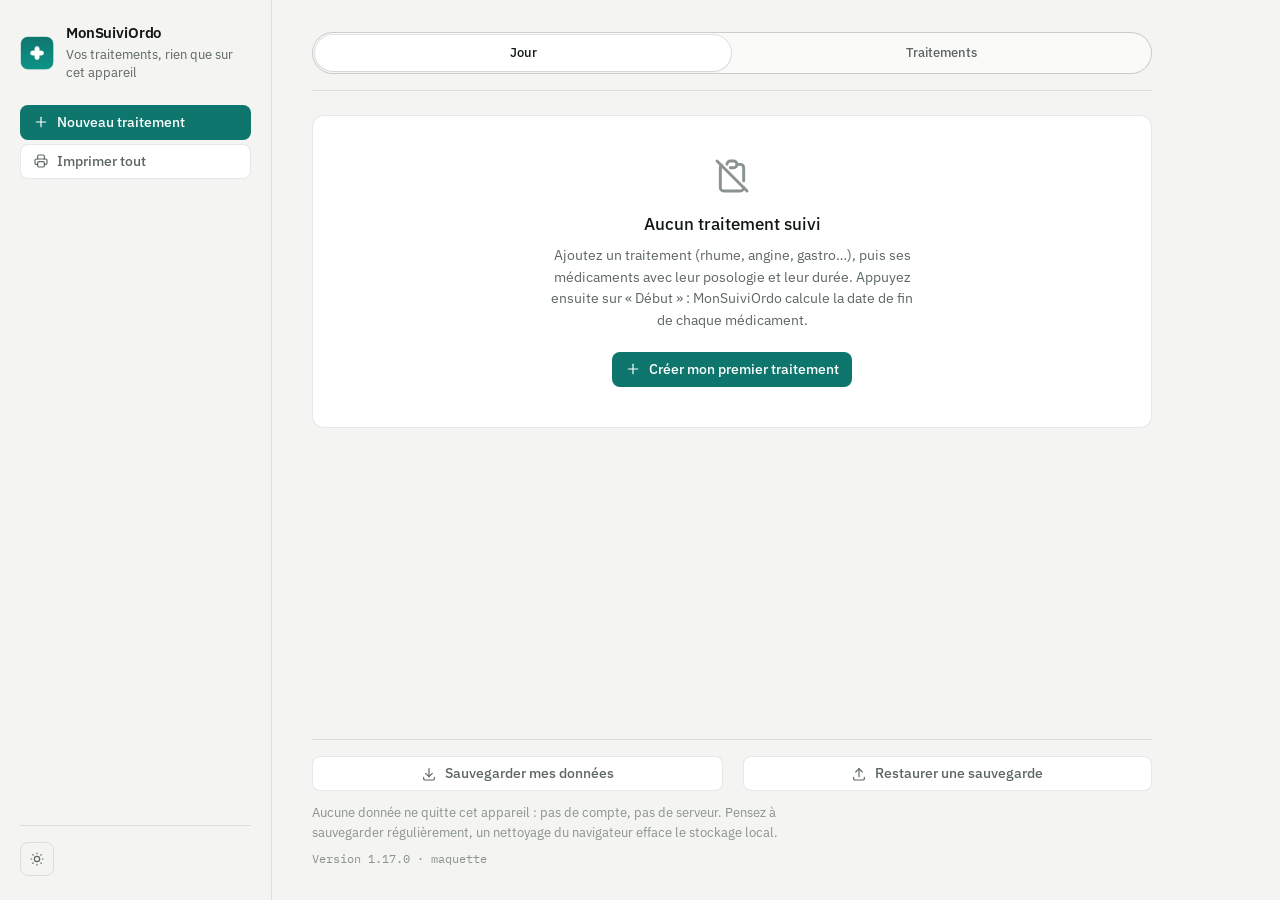
==== commit 4fc331f6: "Maquette 1.17.0 — 2026-11-28 11:52" ====
--- a/maquette/index.html
+++ b/maquette/index.html
@@ -30,7 +30,7 @@
     </script>
     <link rel="preload" href="./assets/polices/plex-sans-400.woff2" as="font" type="font/woff2" crossorigin>
     <link rel="preload" href="./assets/polices/plex-sans-500.woff2" as="font" type="font/woff2" crossorigin>
-    <link rel="stylesheet" href="./assets/style.css?v=1.15.2">
+    <link rel="stylesheet" href="./assets/style.css?v=1.17.0">
   </head>
   <body>
     <svg xmlns="http://www.w3.org/2000/svg" class="sprite-icones" aria-hidden="true" focusable="false">
@@ -150,7 +150,7 @@
         Aucune donnée ne quitte cet appareil : pas de compte, pas de serveur. Pensez à sauvegarder
         régulièrement, un nettoyage du navigateur efface le stockage local.
       </p>
-      <p class="pied__version" id="version-pied">Version 1.15.2<span id="mention-preprod" hidden></span></p>
+      <p class="pied__version" id="version-pied">Version 1.17.0<span id="mention-preprod" hidden></span></p>
     </footer>
 
     <dialog id="dialogue-maladie" class="dialogue" aria-labelledby="titre-dialogue-maladie">
@@ -179,6 +179,20 @@
                           placeholder="Paracétamol 1000 mg" autocomplete="off"></champ-formulaire>
         <champ-formulaire libelle="Posologie" nom="posologie" type="text" maxlength="120"
                           placeholder="2 comprimés matin et soir" autocomplete="off"></champ-formulaire>
+        <div class="moments" role="group" aria-labelledby="titre-moments">
+          <span class="champ__libelle" id="titre-moments">Moments de prise</span>
+          <div class="moments__choix">
+            <label class="moment"><input type="checkbox" name="moment" value="matin"><span class="moment__libelle">Matin</span></label>
+            <label class="moment"><input type="checkbox" name="moment" value="midi"><span class="moment__libelle">Midi</span></label>
+            <label class="moment"><input type="checkbox" name="moment" value="soir"><span class="moment__libelle">Soir</span></label>
+          </div>
+          <span class="champ__aide" id="aide-moments" aria-live="polite"></span>
+        </div>
+        <label class="moment moment--bloc">
+          <input type="checkbox" name="sansFin">
+          <span class="moment__libelle">Traitement à vie</span>
+        </label>
+        <span class="champ__aide" id="aide-sans-fin" aria-live="polite"></span>
         <div class="champ-duo">
           <champ-formulaire libelle="Durée (jours)" nom="dureeJours" type="number" min="1" max="365"
                             step="1" value="7" requis inputmode="numeric"></champ-formulaire>
@@ -303,6 +317,6 @@
 
     <div id="notifications" class="notifications" role="status" aria-live="polite"></div>
 
-    <script type="module" src="./assets/app.js?v=1.15.2"></script>
+    <script type="module" src="./assets/app.js?v=1.17.0"></script>
   </body>
 </html>
--- a/maquette/assets/style.css
+++ b/maquette/assets/style.css
@@ -529,6 +529,7 @@
   line-height: 1.3;
 }
 .medicament--fini .compte__nombre { color: var(--texte-muet); }
+.medicament__compte--libre .compte__nombre { font-family: inherit; font-size: var(--tlg); }
 
 /* Plaquette des jours : une case par jour (une par quatorzième au-delà de deux
    semaines), les jours passés pleins, celui d'aujourd'hui teinté, les autres au
@@ -849,6 +850,45 @@
 }
 
 .champ-duo { display: grid; grid-template-columns: 1fr 1fr; gap: var(--e3); }
+
+.moments { display: grid; gap: var(--e2); }
+.moments__choix { display: flex; flex-wrap: wrap; gap: var(--e2); }
+.moment { position: relative; display: inline-flex; }
+.moment input {
+  position: absolute;
+  inset: 0;
+  margin: 0;
+  opacity: 0;
+  cursor: pointer;
+}
+.moment__libelle {
+  display: inline-flex;
+  align-items: center;
+  min-height: 36px;
+  padding: 0 var(--e4);
+  border: 1px solid var(--filet-fort);
+  border-radius: 999px;
+  font-size: var(--tmd);
+  color: var(--texte-doux);
+  transition: background var(--duree) var(--courbe), border-color var(--duree) var(--courbe),
+    color var(--duree) var(--courbe);
+}
+.moment input:checked + .moment__libelle {
+  background: var(--accent-doux);
+  border-color: var(--accent);
+  color: var(--accent-encre);
+  font-weight: 500;
+}
+.moment input:focus-visible + .moment__libelle {
+  outline: 2px solid var(--accent);
+  outline-offset: 1px;
+}
+/* Traitement à vie : une case sur sa propre ligne, pleine largeur, et le champ
+   Durée disparaît puisque le début seul reste à saisir. */
+.moment--bloc { display: grid; }
+.moment--bloc .moment__libelle { justify-content: flex-start; min-height: 44px; }
+.champ-duo--seul { grid-template-columns: 1fr; }
+.champ__aide:empty { display: none; }
 
 .champ__saisie--zone {
   resize: vertical;
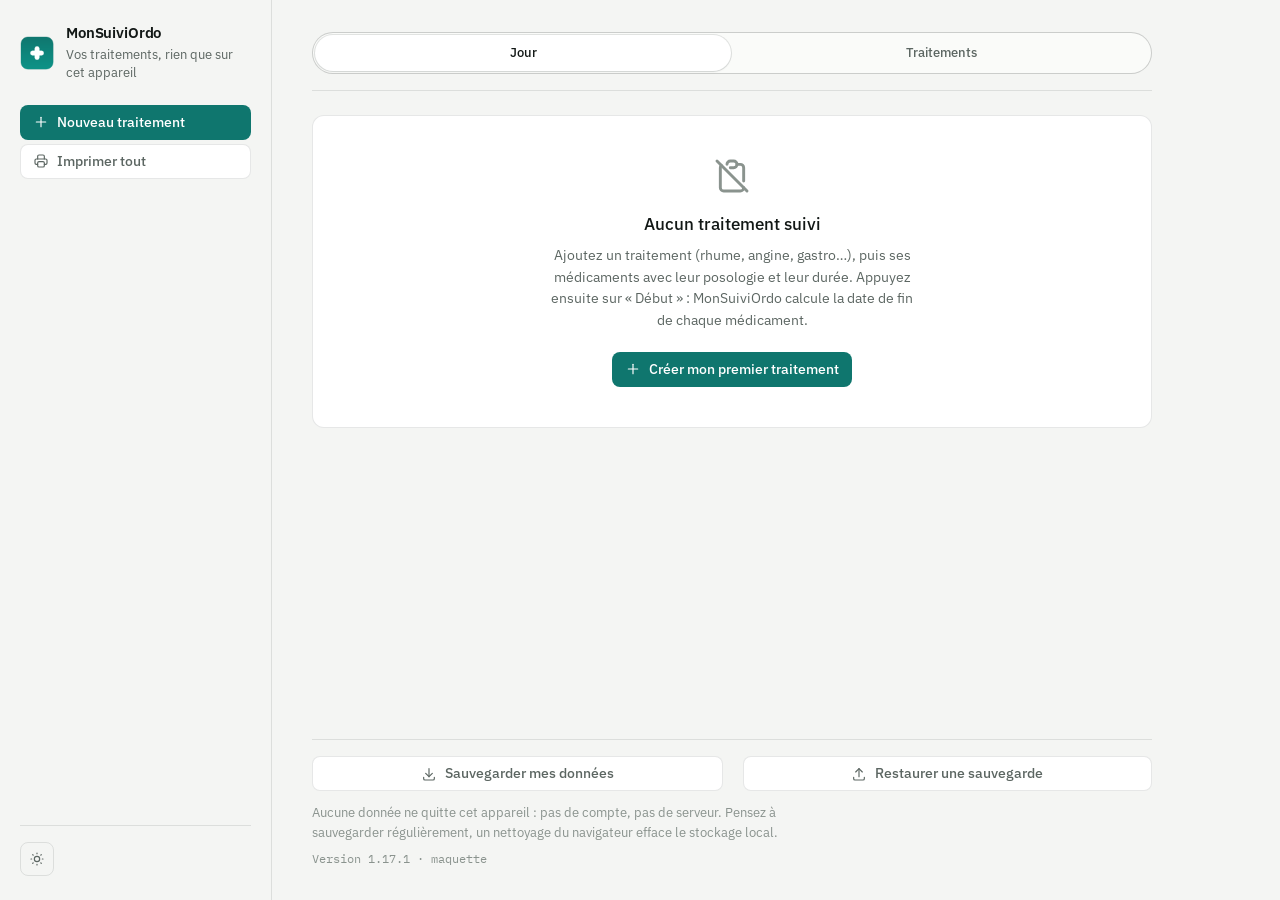
==== commit 4f3dcc2a: "Maquette 1.17.1 — 2026-11-28 12:00" ====
--- a/maquette/index.html
+++ b/maquette/index.html
@@ -30,7 +30,7 @@
     </script>
     <link rel="preload" href="./assets/polices/plex-sans-400.woff2" as="font" type="font/woff2" crossorigin>
     <link rel="preload" href="./assets/polices/plex-sans-500.woff2" as="font" type="font/woff2" crossorigin>
-    <link rel="stylesheet" href="./assets/style.css?v=1.17.0">
+    <link rel="stylesheet" href="./assets/style.css?v=1.17.1">
   </head>
   <body>
     <svg xmlns="http://www.w3.org/2000/svg" class="sprite-icones" aria-hidden="true" focusable="false">
@@ -150,7 +150,7 @@
         Aucune donnée ne quitte cet appareil : pas de compte, pas de serveur. Pensez à sauvegarder
         régulièrement, un nettoyage du navigateur efface le stockage local.
       </p>
-      <p class="pied__version" id="version-pied">Version 1.17.0<span id="mention-preprod" hidden></span></p>
+      <p class="pied__version" id="version-pied">Version 1.17.1<span id="mention-preprod" hidden></span></p>
     </footer>
 
     <dialog id="dialogue-maladie" class="dialogue" aria-labelledby="titre-dialogue-maladie">
@@ -317,6 +317,6 @@
 
     <div id="notifications" class="notifications" role="status" aria-live="polite"></div>
 
-    <script type="module" src="./assets/app.js?v=1.17.0"></script>
+    <script type="module" src="./assets/app.js?v=1.17.1"></script>
   </body>
 </html>
--- a/maquette/assets/style.css
+++ b/maquette/assets/style.css
@@ -1053,6 +1053,25 @@
   color: var(--texte-doux);
 }
 .ligne-analyse__duree input { width: 5rem; }
+.ligne-analyse__duree[hidden] { display: none; }
+
+.ligne-analyse__a-vie {
+  display: flex;
+  align-items: center;
+  gap: var(--e2);
+  min-height: 34px;
+  font-size: var(--tsm);
+  color: var(--texte-doux);
+  cursor: pointer;
+}
+.ligne-analyse__a-vie input {
+  width: 1.05rem;
+  height: 1.05rem;
+  accent-color: var(--accent);
+  margin: 0;
+  flex: none;
+}
+.ligne-analyse__a-vie:has(input:checked) { color: var(--texte); }
 
 .ligne-analyse__pied .bouton--petit {
   margin-left: auto;
@@ -1559,4 +1578,8 @@
   .jour__barre > bouton-action > .bouton { padding: var(--e2); min-width: 44px; min-height: 44px; }
   .jour__date { font-size: var(--tbase); }
   .pied__actions { flex-direction: column; gap: var(--e2); }
-}
+  /* Ligne d'analyse : « à vie » et Retirer sur la ligne, la durée en dessous. */
+  .ligne-analyse__a-vie { order: 1; }
+  .ligne-analyse__pied .bouton--petit { order: 2; }
+  .ligne-analyse__duree { order: 3; flex: 1 0 100%; }
+}
